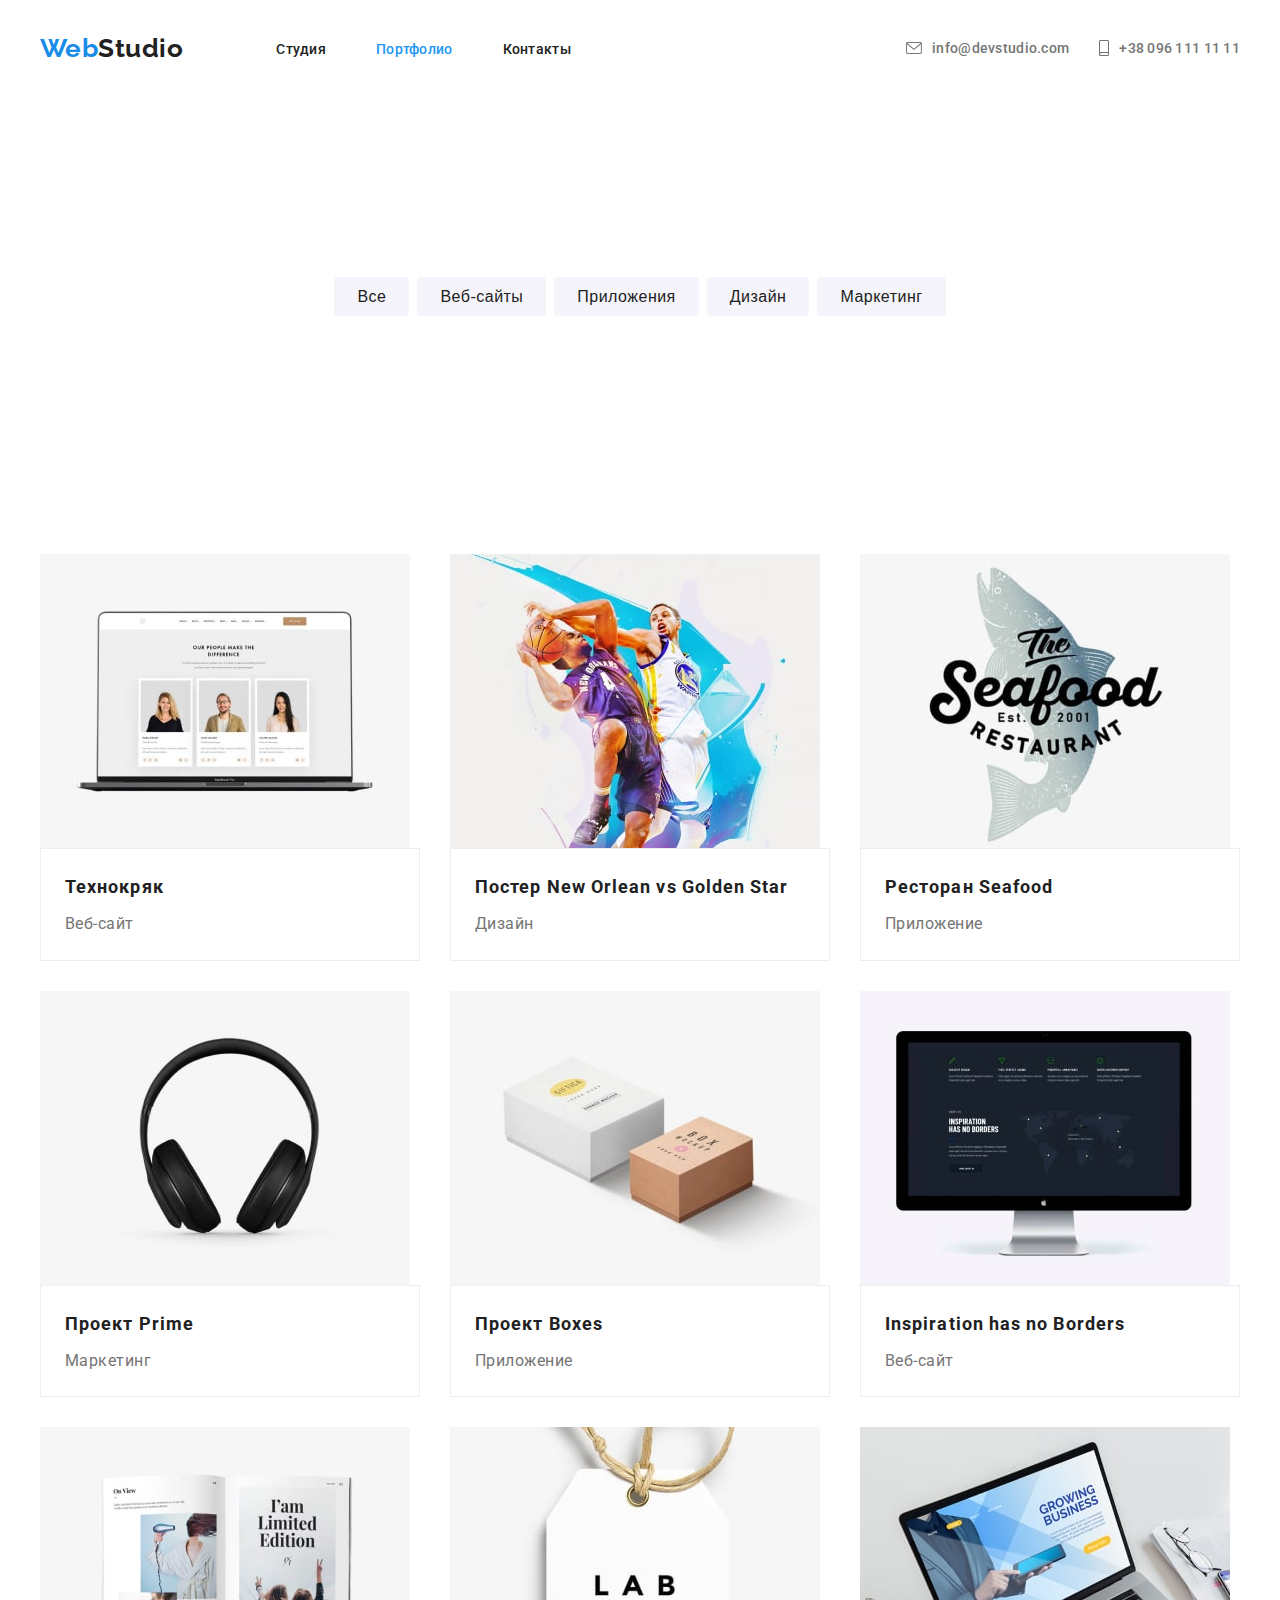
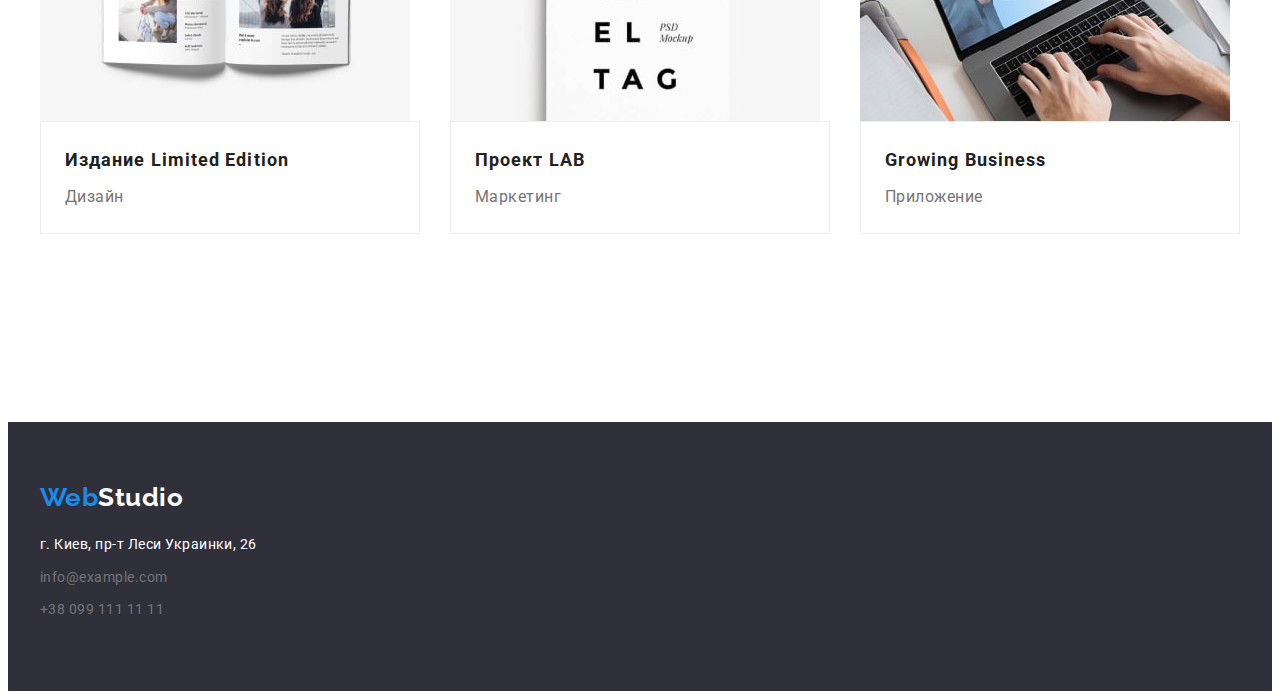
==== portfolio.html @ 515f5574 "vector" ====
<!DOCTYPE html>
<html lang="ru">

<head>
    <meta charset="UTF-8">
    <meta name="viewport" content="width=device-width, initial-scale=1.0">
    <title>Document</title>
    <link
        href="https://fonts.googleapis.com/css2?family=Raleway:wght@700&family=Roboto:wght@400;500;700;900&display=swap"
        rel="stylesheet">
    <link rel="stylesheet" href="https://cdnjs.cloudflare.com/ajax/libs/modern-normalize/1.1.0/modern-normalize.min.css"
        integrity="sha512-wpPYUAdjBVSE4KJnH1VR1HeZfpl1ub8YT/NKx4PuQ5NmX2tKuGu6U/JRp5y+Y8XG2tV+wKQpNHVUX03MfMFn9Q=="
        crossorigin="anonymous" referrerpolicy="no-referrer" />
    <link rel="stylesheet" href="./css/styles.css">
</head>

<body>
    <!--Шапка сайта-->
    <header class="header">
        <div class="header-container container">
            <nav class="navigation">
                <a href="./index.html" lang="en" class="logo">
                    <span class="logoweb">Web</span>Studio
                </a>

                <ul class="site-nav list">
                    <li class="site-nav-item"><a href="./index.html" class="link">Студия</a></li>
                    <li class="site-nav-item"><a href="" class="link current">Портфолио</a></li>
                    <li class="site-nav-item"><a href="" class="link">Контакты</a></li>
                </ul>
            </nav>
            <div class="">
                <ul class="auth-nav list">
                    <li class="auth-nav-item">
                        <a class="nav-contacts link" href="mailto:info@devstudio.com">
                            <svg class="icon-contact" width="16" height="12">
                                <use href="./image/symbol-defs.svg#icon-envelope"></use>
                            </svg>
                            <span>info@devstudio.com</span>
                        </a>
                    </li>
                    <li class="auth-nav-item">
                        <a class="nav-contacts link" href="tel:+380961111111">
                            <svg class="icon-contact" width="10" height="16">
                                <use href="./image/symbol-defs.svg#icon-smartphone"></use>
                            </svg>
                            <span>+38 096 111 11 11</span>
                        </a>
                    </li>
                </ul>
            </div>
        </div>
    </header>
    <!-- Главная страница -->
    <main>
        <!-- Кнопки -->
        <section class="section">
            <div class="container">
                <nav class="navigation-portfolio">
                    <ul class="filter-list list">
                        <li class="item">
                            <button type="button" class="filter-item buttons">Все</button>
                        </li>
                        <li class="item">
                            <button type="button" class="filter-item buttons">Веб-сайты</button>
                        </li>
                        <li class="item">
                            <button type="button" class="filter-item buttons">Приложения</button>
                        </li>
                        <li class="item">
                            <button type="button" class="filter-item buttons">Дизайн</button>
                        </li>
                        <li class="item">
                            <button type="button" class="filter-item buttons">Маркетинг</button>
                        </li>
                    </ul>
                </nav>
            </div>
        </section>
        <!-- Примеры робот -->
        <section class="section">
            <div class="container">
                <!-- <h1>Наши работы</h1> -->
                <ul class="works-list list">
                    <li class="work-items">
                        <img src="./image/portfolio/img-min.jpg" alt="Ноутбук" width="370">
                        <div class="window-item-portfolio">
                            <h2 class="title">Технокряк</h2>
                            <p class="text">Веб-сайт</p>
                        </div>
                    </li>
                    <li class="work-items">
                        <img src="./image/portfolio/img(1)-min.jpg" alt="Баскетболисты" width="370">
                        <div class="window-item-portfolio">
                            <h2 class="title">Постер New Orlean vs Golden Star</h2>
                            <p class="text">Дизайн</p>
                        </div>
                    </li>
                    <li class="work-items">
                        <img src="./image/portfolio/img(2)-min.jpg" alt="Логотип ресторана" width="370">
                        <div class="window-item-portfolio">
                            <h2 class="title">Ресторан Seafood</h2>
                            <p class="text">Приложение</p>
                        </div>
                    </li>
                    <li class="work-items">
                        <img src="./image/portfolio/img(3)-min.jpg" alt="Наушники" width="370">
                        <div class="window-item-portfolio">
                            <h2 class="title">Проект Prime</h2>
                            <p class="text">Маркетинг</p>
                        </div>
                    </li>
                    <li class="work-items">
                        <img src="./image/portfolio/img(4)-min.jpg" alt="Коробки" width="370">
                        <div class="window-item-portfolio">
                            <h2 class="title">Проект Boxes</h2>
                            <p class="text">Приложение</p>
                        </div>
                    </li>
                    <li class="work-items">
                        <img src="./image/portfolio/img(5)-min.jpg" alt="Монитор" width="370">
                        <div class="window-item-portfolio">
                            <h2 class="title">Inspiration has no Borders</h2>
                            <p class="text">Веб-сайт</p>
                        </div>
                    </li>
                    <li class="work-items">
                        <img src="./image/portfolio/img(6)-min.jpg" alt="Журнал" width="370">
                        <div class="window-item-portfolio">
                            <h2 class="title">Издание Limited Edition</h2>
                            <p class="text">Дизайн</p>
                        </div>
                    </li>
                    <li class="work-items">
                        <img src="./image/portfolio/img(7)-min.jpg" alt="Бирка" width="370">
                        <div class="window-item-portfolio">
                            <h2 class="title">Проект LAB</h2>
                            <p class="text">Маркетинг</p>
                        </div>
                    </li>
                    <li class="work-items">
                        <img src="./image/portfolio/img(8)-min.jpg" alt="Работа за ноутбуком" width="370">
                        <div class="window-item-portfolio">
                            <h2 class="title">Growing Business</h2>
                            <p class="text">Приложение</p>
                        </div>
                    </li>
                </ul>
            </div>
        </section>

    </main>


    <!--Подвал сайта-->
    <footer class="footer">
        <div class="footer-container container">
            <a href="./index.html" lang="en" class="logo-footer">
                <span class="logoweb">Web</span>Studio
            </a>

            <ul class="contacts list">
                <li>
                    <a href="https://goo.gl/maps/ciaK2E81q5bPkBA17" target="_blank" rel="noopener noreferrer"
                        class="address">г. Киев, пр-т
                        Леси Украинки, 26</a>
                </li>
                <li><a href="mailto:info@example.com" class="contact">info@example.com</a></li>
                <li><a href="tel:+380991111111" class="contact">+38 099 111 11 11</a></li>
            </ul>
        </div>
    </footer>
</body>
---- css/styles.css ----
:root {
  --primary-text-color: #757575;
  --title-text-color: #212121;
  --accent-color: #2196f3;
  --main-title-color: #ffffff;
  --header-footer-color: #2f303a;
  --secondary-bg-color: #F5F4FA;
  --footer-text-color: color: rgba(255, 255, 255, 0.6);
  --secondary-bg-button-color: #188ce8;
}

body {
  background-color: white;
  color: var(--primary-text-color);

  font-family: Roboto, sans-serif;
  letter-spacing: 0.03em;
}

h1,
h2,
h3,
h4,
h5,
h6,
p {
  margin-top: 0;
  margin-bottom: 0;
}

ul,li,
ol {
  margin-top: 0;
  margin-bottom: 0;
  padding-left: 0;
}

img {
  display: block;
}

address {
  font-style: normal;
}

.logo {
  color: var(--title-text-color);
  font-family: Raleway, sans-serif;
  font-weight: bold;
  font-size: 26px;
  line-height: 1.2;
  text-decoration: none;
}

.logoweb {
  color: var(--secondary-bg-button-color);
}

.list {
  list-style: none;
}

.container {
  width: 1200px;
  padding-left: 15px;
  padding-right: 15px;
  margin-left: auto;
  margin-right: auto;
}

.section {
  padding-top: 94px;
  padding-bottom: 94px;
}
/* Цвет основного текста #212121 */
/* Цвет вторичного текста #757575 */
/* Цвет белый #FFFFFF */
/* Цвет акцента #2196F3 */
/* Вторичный цвет фона #F5F4FA */
/* Цвет шапки и футера #2F303A */
/* Вторичный цвет фона кнопки #2196F3 */

/* Site now */
/* .header {
  padding-bottom: 24px;
  padding-top: 24px;
} */

.border-header {
  border-bottom: 1px solid #ECECEC;
}

.header-container {
  display: flex;
  align-items: center;
  justify-content: space-between;
}

.navigation {
  display: flex;
  align-items: center;
}

.site-nav {
  display: flex;
  align-items: center;
}

.logo {
  margin-right: 93px;
}

.site-nav-item:not(:last-child) {
  margin-right: 50px;
}

.auth-nav {
  display: flex;
  align-items: center;
  /* margin-left: auto; */
}

.auth-nav-item:not(:last-child) {
  margin-right: 30px;
}

.nav-contacts {
  display: flex;
  align-items: center;
}

.icon-contact {
  margin-right: 10px;
  fill: currentColor;
}



/* .mail::before {
  content: "";
  width: 16px;
  height: 12px;
  margin-right: 10px;
  background-image: url(../image/line/envelope.svg);
  background-size: contain;
  background-repeat: no-repeat;
} */



/* .tel::before {
  content: "";
  width: 10px;
  height: 16px;
  margin-right: 10px;
  background-image: url(../image/line/smartphone.svg);
  background-size: contain;
  background-repeat: no-repeat;
} */

.site-nav .link {
  padding-top: 32px;
  padding-bottom: 32px;
  color: var(--title-text-color);
  font-weight: 500;
  font-size: 14px;
  line-height: 1.2;
  text-decoration: none;
  letter-spacing: 0.02em;
}

.site-nav .link:hover,
.site-nav .link:focus,
.auth-nav .link:hover,
.auth-nav .link:focus {
  color: var(--accent-color);
  fill: var(--accent-color);
}

.site-nav .link.current {
  color: var(--accent-color);
}

.auth-nav .link {
  padding-top: 32px;
  padding-bottom: 32px;
  color: var(--primary-text-color);
  font-weight: 500;
  font-size: 14px;
  line-height: 1.2;
  text-decoration: none;
  letter-spacing: 0.02em;
}

/* .auth-nav .link:hover,
.auth-nav .link:focus {
  color: var(--accent-color);
} */

/* Hero */

.hero {
  max-width: 1600px;
  height: 600px;
  margin-left: auto;
  margin-right: auto;
  border: 1px solid #000000;
  box-shadow: 0px 4px 4px rgba(0, 0, 0, 0.25);
  background-image: linear-gradient(
    to right, 
    rgba(47, 48, 58, 0.4),
    rgba(47, 48, 58, 0.4)
    ), url(../image/icon/Img.jpg);
    background-repeat: no-repeat;
    background-position: center;
    background-size: cover;
}

.hero-title {
  padding-bottom: 30px;
  color: var(--main-title-color);
  font-weight: 900;
  font-size: 44px;
  line-height: 1.36;
  text-align: center;
  letter-spacing: 0.06em;
  text-transform: uppercase;
}
.hero-section {
  padding: 200px 0;
  text-align: center;
  /* display: flex;
  flex-direction: column;
  align-items: center; */
}

/* Section */

.section-title {
  color: var(--title-text-color);
  font-weight: 700;
  font-size: 36px;
  line-height: 1.2;
  text-align: center;
}

/* Features */

.privilege-sectinon {
  /* padding-top: 94px;
  padding-bottom: 94px; */
}

.feature-block {
  display: flex;
  align-items: center;
  max-width: 270px;
  height: 120px;
  margin-bottom: 30px;
  background: var(--secondary-bg-color);
  border-radius: 4px;
}

.feature-list {
  display: flex;
  justify-content: space-between;
  flex-wrap: wrap;
  margin-left: -30px;
  margin-top: -30px;
}

.feature-list-item {
  /* display: flex;
  flex-wrap: wrap;
  align-items: center; */
  width: 270px;
  /* padding-right: 30px; */
  flex-basis: calc((100% - 120px) / 4);
  margin-left: 30px;
  margin-top: 30px;
}

.feature-list .title {
  color: var(--title-text-color);
  font-weight: 700;
  font-size: 14px;
  line-height: 1.14;
  text-transform: uppercase;
}

.feature-list .text {
  display: flex;
  min-width: 270px;
  padding-top: 10px;
  font-weight: 400;
  font-size: 14px;
  line-height: 1.7;
}
/* Чем мы занимаемся */
.classes-section {
  padding-bottom: 94px;
}

.classes-section .title {
  margin-bottom: 50px;
}

.classes-list {
  display: flex;
  flex-wrap: wrap;
  margin-left: -30px;
  margin-top: -30px;
}

.classes-item {
  flex-basis: calc((100% - 90px) / 3);
  margin-left: 30px;
  margin-top: 30px;
}

/* Team */

.ourteam-section {
  /* padding-top: 94px;
  padding-bottom: 94px; */
  background-color: var(--secondary-bg-color);
}

.section-title {
  margin-bottom: 50px;
}

.team-list {
  display: flex;
  flex-wrap: wrap;
  margin-left: -30px;
  margin-top: -30px;
}

.team-item {
  margin-left: 30px;
  margin-top: 30px;
  flex-basis: calc((100% - 120px) / 4);
  border-radius: 0px 0px 4px 4px;
  box-shadow: 0px 1px 3px rgba(0, 0, 0, 0.12), 0px 1px 1px rgba(0, 0, 0, 0.14), 0px 2px 1px rgba(0, 0, 0, 0.2);
  /* box-sizing: border-box;
  border-radius: 0px 4px ; */
}

.window-item {
  padding: 30px 32px;
  /* text-align: center; */
  /* border: 1px solid transparent; */
  border-radius: 0px 0px 4px 4px;
  background-color: var(--main-title-color);
}

.team-item .title {
  padding-bottom: 10px;
  color: var(--title-text-color);
  font-weight: 500;
  text-align: center;
  font-size: 16px;
  line-height: 1.36;
}

.team-item .text {
  padding-bottom: 30px;
  font-weight: 400;
  font-size: 16px;
  line-height: 1.2;
  text-align: center;
}

.social-team-list {
  display: flex;
  justify-content: space-between;
}

.social-team-link {
  display: flex;
  align-items: center;
  justify-content: center;
  width: 44px;
  height: 44px;
  border-radius: 50%;
}

.social-team-link:hover,
.social-team-link:focus {
  background-color: var(--accent-color);
}

.social-team-link:hover .social-list-icon,
.social-team-link:focus .social-list-icon {
  fill: var(--main-title-color);
}

.social-list-icon {
  fill: #AFB1B8;
}

/* =============Клиенты========== */

.clients-list {
  display: flex;
  flex-wrap: wrap;
  margin-right: -30px;
  margin-top: -30px;
}

.clients-list-item {
  margin-right: 30px;
  margin-top: 30px;
  flex-basis: calc((100% - 180px) / 6);
}

.clients-link {
  display: flex;
  justify-content: center;
  align-items: center;
  height: 92px;
  border: 1px solid #afb1b8;
  border-radius: 4px;
  /* filter: drop-shadow(0px 4px 4px rgba(0, 0, 0, 0.25)); */
}

.clients-link:hover,
.clients-link:focus {
  border: 1px solid var(--accent-color);
}

.clients-link:hover .icon-clients,
.clients-link:focus .icon-clients {
  fill: var(--accent-color);
  filter: drop-shadow(0px 4px 4px rgba(0, 0, 0, 0.25));
}

.icon-clients {
  fill:#AFB1B8;
}


/* Button */

.mainbt {
  display: inline-block;
  min-width: 200px;
  padding: 10px 32px;
  cursor: pointer;
  border-radius: 4px;
  font-family: inherit;
  font-weight: 700;
  font-size: 16px;
  line-height: 1.8;
  letter-spacing: 0.06em;
  background-color: var(--accent-color);
  color: var(--main-title-color);
}

.mainbt:hover, .mainbt:focus {
  background-color: var(--secondary-bg-button-color);
} 


/* Footer */
.footer {
  background-color: var(--header-footer-color);
}

.footer-container {
  padding-top: 60px;
  padding-bottom: 60px;
}

.contacts {
  margin-top: 20px;
}
.contacts .address {
  display: flex;
  padding-bottom: 9px;
  color: var(--main-title-color);
  font-size: 14px;
  line-height: 1.7;
  text-decoration: none;
}

.contacts .contact {
  display: flex;
  padding-bottom: 9px;
  color: var(--footer-text-color);
  font-size: 14px;
  line-height: 1.7;
  text-decoration: none;
}




/* Porfolio */

.navigation-portfolio {
  /* border-bottom: 1px solid #ECECEC; */
}

.filter-list {
  display: flex;
  align-items: center;
  justify-content: center;
  margin-top: 94px;
  margin-bottom: 50px;
}

.filter-list .item:not(:last-child) {
  margin-right: 8px;
}

.filter-item {
  padding: 6px 22px;
  border: 1px solid transparent;
  border-radius: 4px;
}

/* =======Примеры робот======== */

.works-list {
  display: flex;
  flex-wrap: wrap;
  margin-left: -30px;
  margin-top: -30px;
  margin-bottom: 94px;
}

.work-items {
  flex-basis: calc((100% - 90px) / 3);
  margin-left: 30px;
  margin-top: 30px;
  box-sizing: border-box;
  /* box-sizing: border-box;
  border-radius: 0px 4px ; */
}

.work-items:hover,
.work-items:focus {
   box-shadow: 0px 1px 1px rgba(0, 0, 0, 0.12), 0px 4px 4px rgba(0, 0, 0, 0.06), 1px 4px 6px rgba(0, 0, 0, 0.16);
}

.window-item-portfolio {
  padding: 20px 24px;
  border: 1px solid #EEEEEE;
}

.window-item-portfolio .title {
  margin-bottom: 4px;
}

.filter-list .buttons {
  background-color: var(--secondary-bg-color);
  color: var(--title-text-color);
  font-weight: 500;
  font-size: 16px;
  line-height: 1.6;
  letter-spacing: 0.03em;
}
.filter-list .buttons:hover,
.filter-list .buttons:focus {
  background-color: var(--accent-color);
  color: var(--main-title-color);
}
.works-list .title {
  color: var(--title-text-color);
  font-weight: 700;
  font-size: 18px;
  line-height: 2;
  letter-spacing: 0.06em;
}

.works-list .text {
  font-weight: 400;
  font-size: 16px;
  line-height: 1.9;
}

.logo-footer {
  color: var(--main-title-color);
  font-family: Raleway, sans-serif;
  font-weight: bold;
  font-size: 26px;
  line-height: 1.2;
  text-decoration: none;
}
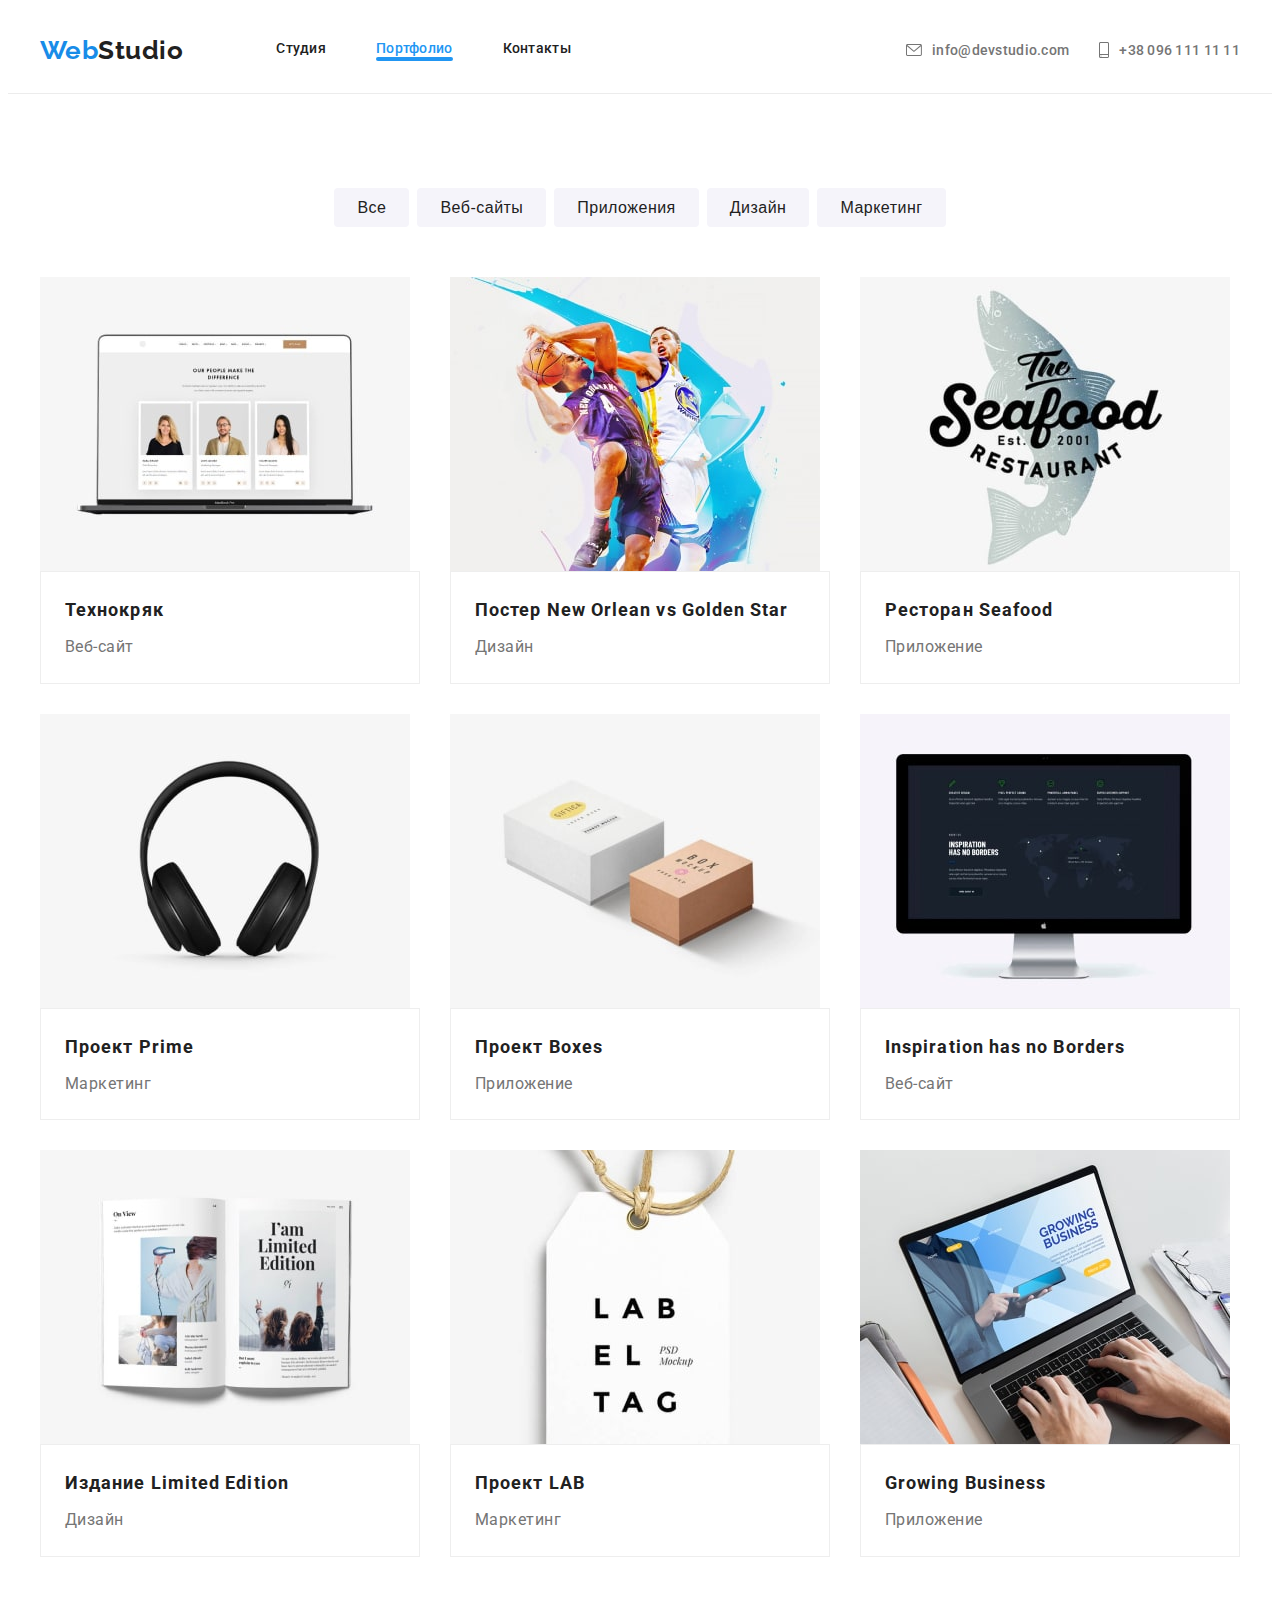
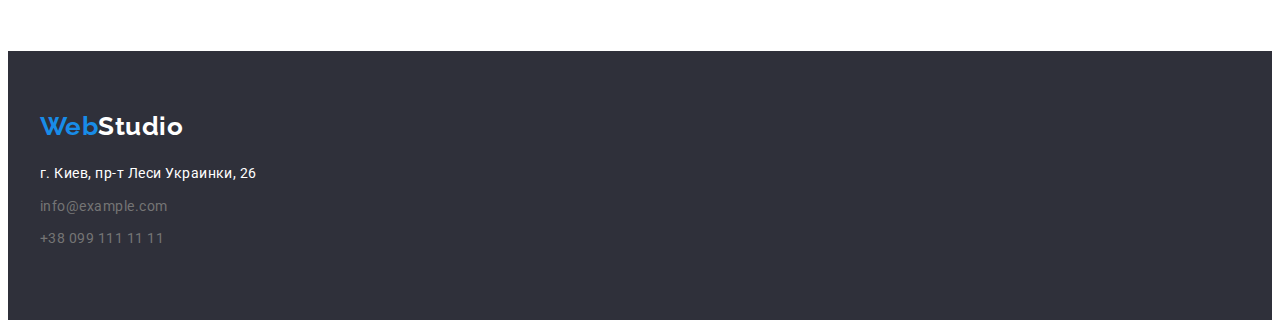
==== commit ae15e8e3: "after" ====
--- a/portfolio.html
+++ b/portfolio.html
@@ -16,7 +16,7 @@
 
 <body>
     <!--Шапка сайта-->
-    <header class="header">
+    <header class="navigation-portfolio header">
         <div class="header-container container">
             <nav class="navigation">
                 <a href="./index.html" lang="en" class="logo">
@@ -54,9 +54,9 @@
     <!-- Главная страница -->
     <main>
         <!-- Кнопки -->
-        <section class="section">
-            <div class="container">
-                <nav class="navigation-portfolio">
+        <section class="sections">
+            <div class="containers">
+                <nav class="portfolio">
                     <ul class="filter-list list">
                         <li class="item">
                             <button type="button" class="filter-item buttons">Все</button>
@@ -78,7 +78,7 @@
             </div>
         </section>
         <!-- Примеры робот -->
-        <section class="section">
+        <section class="sections">
             <div class="container">
                 <!-- <h1>Наши работы</h1> -->
                 <ul class="works-list list">
--- a/css/styles.css
+++ b/css/styles.css
@@ -159,6 +159,7 @@
 } */
 
 .site-nav .link {
+  display: block;
   padding-top: 32px;
   padding-bottom: 32px;
   color: var(--title-text-color);
@@ -169,6 +170,19 @@
   letter-spacing: 0.02em;
 }
 
+.site-nav .link::after {
+  display: block;
+  content: "";
+  width: auto;
+  height: 4px;
+  border-radius: 2px;
+  
+}
+
+.site-nav .link:hover::after {
+  background-color: var(--accent-color);
+}
+
 .site-nav .link:hover,
 .site-nav .link:focus,
 .auth-nav .link:hover,
@@ -181,7 +195,12 @@
   color: var(--accent-color);
 }
 
+.site-nav-item .current::after {
+  background-color: var(--accent-color);
+}
+
 .auth-nav .link {
+  /* display: block; */
   padding-top: 32px;
   padding-bottom: 32px;
   color: var(--primary-text-color);
@@ -494,33 +513,6 @@
   text-decoration: none;
 }
 
-
-
-
-/* Porfolio */
-
-.navigation-portfolio {
-  /* border-bottom: 1px solid #ECECEC; */
-}
-
-.filter-list {
-  display: flex;
-  align-items: center;
-  justify-content: center;
-  margin-top: 94px;
-  margin-bottom: 50px;
-}
-
-.filter-list .item:not(:last-child) {
-  margin-right: 8px;
-}
-
-.filter-item {
-  padding: 6px 22px;
-  border: 1px solid transparent;
-  border-radius: 4px;
-}
-
 /* =======Примеры робот======== */
 
 .works-list {
@@ -545,6 +537,32 @@
    box-shadow: 0px 1px 1px rgba(0, 0, 0, 0.12), 0px 4px 4px rgba(0, 0, 0, 0.06), 1px 4px 6px rgba(0, 0, 0, 0.16);
 }
 
+
+
+/* Porfolio */
+
+.navigation-portfolio {
+  border-bottom: 1px solid #ECECEC;
+}
+
+.filter-list {
+  display: flex;
+  align-items: center;
+  justify-content: center;
+  margin-top: 94px;
+  margin-bottom: 50px;
+}
+
+.filter-list .item:not(:last-child) {
+  margin-right: 8px;
+}
+
+.filter-item {
+  padding: 6px 22px;
+  border: 1px solid transparent;
+  border-radius: 4px;
+}
+
 .window-item-portfolio {
   padding: 20px 24px;
   border: 1px solid #EEEEEE;
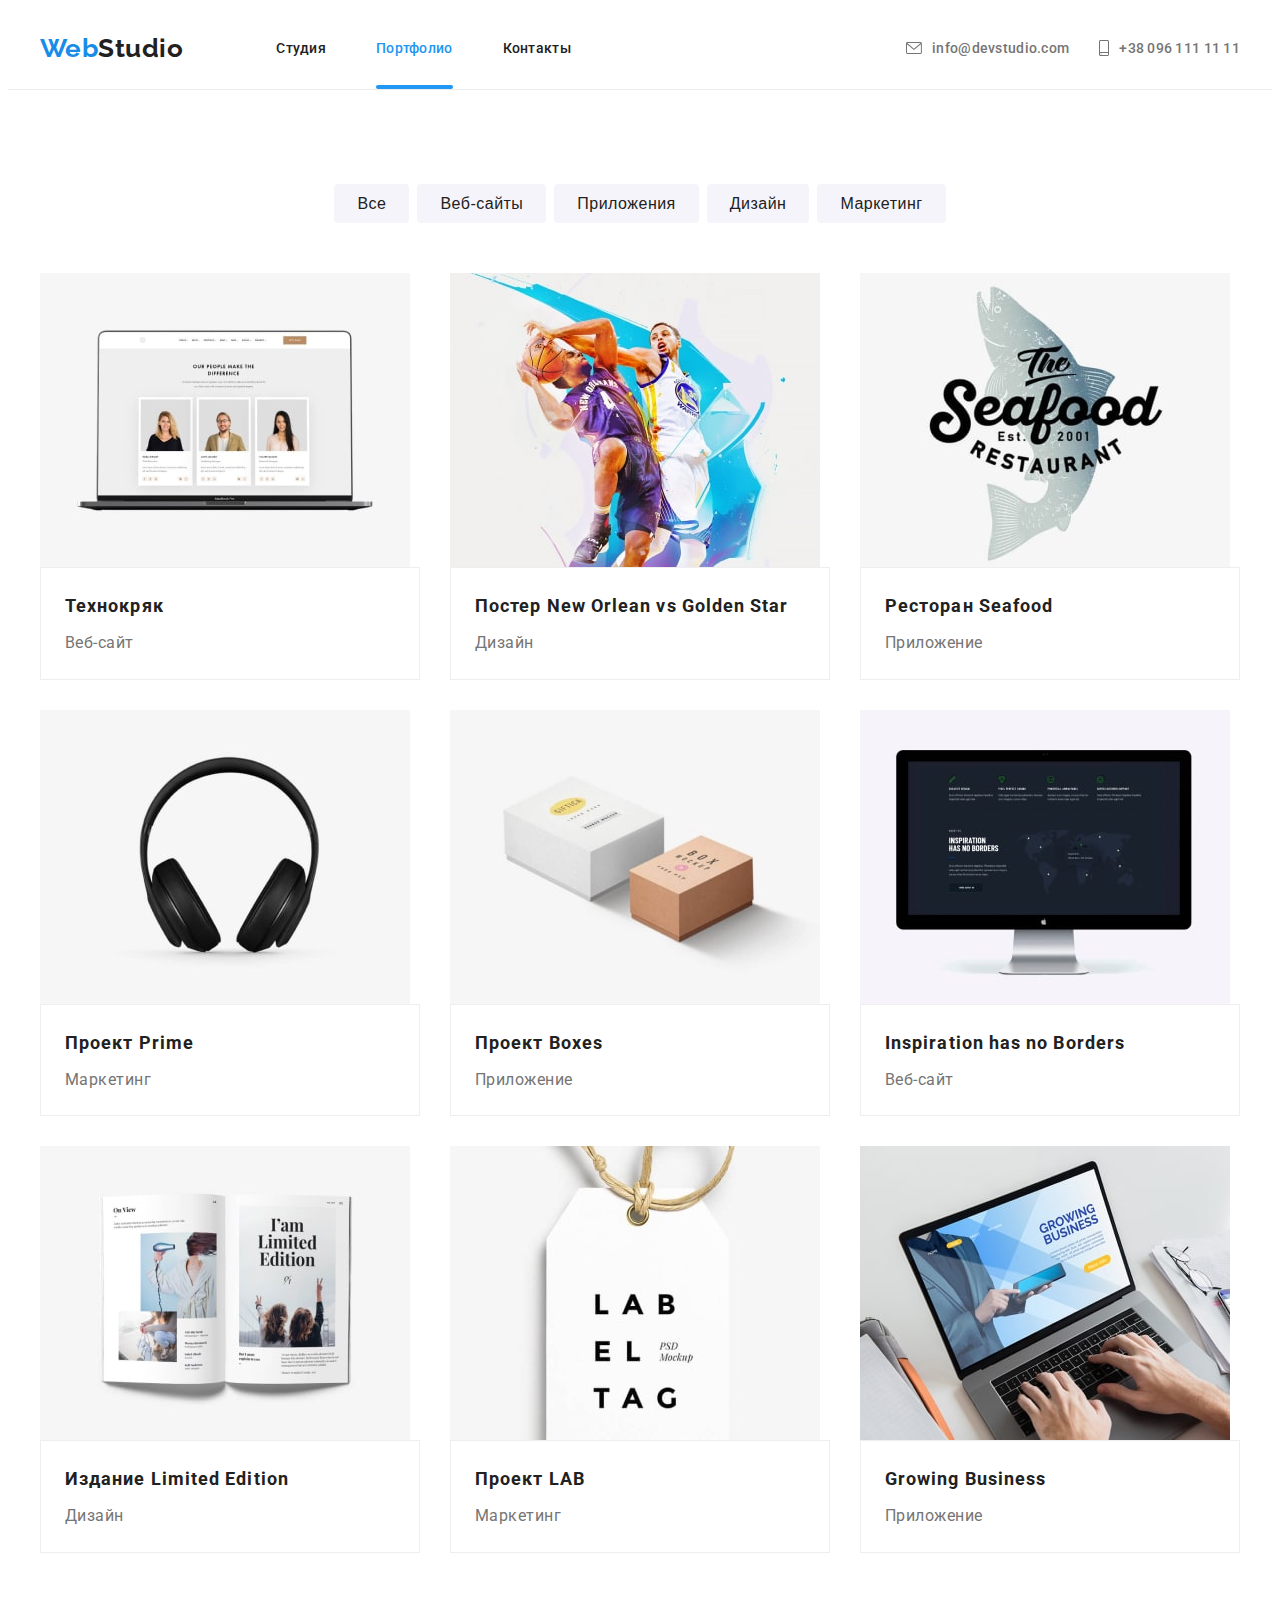
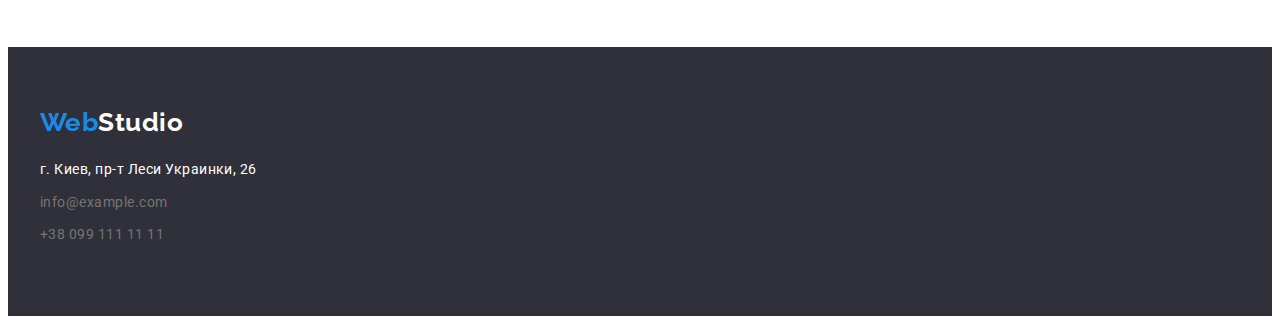
==== commit 3d227405: "position2" ====
--- a/portfolio.html
+++ b/portfolio.html
@@ -88,6 +88,11 @@
                             <h2 class="title">Технокряк</h2>
                             <p class="text">Веб-сайт</p>
                         </div>
+                        <div class="modal-icon">
+                            <p class="modal-text">Технокряк это современная площадка распространения коронавируса.
+                                Компании используют эту
+                                платформу для цифрового шпионажа и атак на защищённые сервера конкурентов.</p>
+                        </div>
                     </li>
                     <li class="work-items">
                         <img src="./image/portfolio/img(1)-min.jpg" alt="Баскетболисты" width="370">
--- a/css/styles.css
+++ b/css/styles.css
@@ -111,6 +111,7 @@
 }
 
 .site-nav-item:not(:last-child) {
+  position: relative;
   margin-right: 50px;
 }
 
@@ -168,20 +169,13 @@
   line-height: 1.2;
   text-decoration: none;
   letter-spacing: 0.02em;
-}
-
-.site-nav .link::after {
-  display: block;
-  content: "";
-  width: auto;
-  height: 4px;
-  border-radius: 2px;
-  
-}
-
-.site-nav .link:hover::after {
+  transition: color 250ms cubic-bezier(0.4, 0, 0.2, 1);
+}
+
+
+/* .site-nav .link:hover::after {
   background-color: var(--accent-color);
-}
+} */
 
 .site-nav .link:hover,
 .site-nav .link:focus,
@@ -196,6 +190,13 @@
 }
 
 .site-nav-item .current::after {
+  position: absolute;
+  bottom: 0;
+  display: block;
+  content: "";
+  width: 100%;
+  height: 4px;
+  border-radius: 2px;
   background-color: var(--accent-color);
 }
 
@@ -209,6 +210,8 @@
   line-height: 1.2;
   text-decoration: none;
   letter-spacing: 0.02em;
+  transition: color 250ms cubic-bezier(0.4, 0, 0.2, 1);
+  
 }
 
 /* .auth-nav .link:hover,
@@ -332,9 +335,30 @@
 }
 
 .classes-item {
+  position: relative;
   flex-basis: calc((100% - 90px) / 3);
   margin-left: 30px;
   margin-top: 30px;
+}
+
+.classes-text{
+  position: absolute;
+  width: 100%;
+  height: 70px;
+  bottom: 0;
+  left: 0;
+  background: rgba(47, 48, 58, 0.8);
+}
+
+.classes-text .description {
+  padding: 27px;
+  font-weight: 700;
+  font-size: 14px;
+  line-height: 1.17;
+  text-align: center;
+  text-transform: uppercase;
+
+  color: var(--main-title-color);
 }
 
 /* Team */
@@ -475,7 +499,10 @@
   letter-spacing: 0.06em;
   background-color: var(--accent-color);
   color: var(--main-title-color);
-}
+
+  transition: background-color 250ms cubic-bezier(0.4, 0, 0.2, 1);
+}
+
 
 .mainbt:hover, .mainbt:focus {
   background-color: var(--secondary-bg-button-color);
@@ -513,33 +540,8 @@
   text-decoration: none;
 }
 
-/* =======Примеры робот======== */
-
-.works-list {
-  display: flex;
-  flex-wrap: wrap;
-  margin-left: -30px;
-  margin-top: -30px;
-  margin-bottom: 94px;
-}
-
-.work-items {
-  flex-basis: calc((100% - 90px) / 3);
-  margin-left: 30px;
-  margin-top: 30px;
-  box-sizing: border-box;
-  /* box-sizing: border-box;
-  border-radius: 0px 4px ; */
-}
-
-.work-items:hover,
-.work-items:focus {
-   box-shadow: 0px 1px 1px rgba(0, 0, 0, 0.12), 0px 4px 4px rgba(0, 0, 0, 0.06), 1px 4px 6px rgba(0, 0, 0, 0.16);
-}
-
-
-
-/* Porfolio */
+
+/*========== Porfolio ============*/
 
 .navigation-portfolio {
   border-bottom: 1px solid #ECECEC;
@@ -579,11 +581,16 @@
   font-size: 16px;
   line-height: 1.6;
   letter-spacing: 0.03em;
+
+  transition: color 250ms cubic-bezier(0.4, 0, 0.2, 1),
+  backgound-color 250ms cubic-bezier(0.4, 0, 0.2, 1),
+  box-shadow 250ms cubic-bezier(0.4, 0, 0.2, 1);
 }
 .filter-list .buttons:hover,
 .filter-list .buttons:focus {
   background-color: var(--accent-color);
   color: var(--main-title-color);
+  box-shadow: 0px 3px 1px rgba(0, 0, 0, 0.1), 0px 1px 2px rgba(0, 0, 0, 0.08), 0px 2px 2px rgba(0, 0, 0, 0.12);
 }
 .works-list .title {
   color: var(--title-text-color);
@@ -598,6 +605,62 @@
   font-size: 16px;
   line-height: 1.9;
 }
+
+/* ======= Примеры робот Porfolio ======== */
+
+.works-list {
+  display: flex;
+  flex-wrap: wrap;
+  margin-left: -30px;
+  margin-top: -30px;
+  margin-bottom: 94px;
+}
+
+.work-items {
+  position: relative;
+  flex-basis: calc((100% - 90px) / 3);
+  margin-left: 30px;
+  margin-top: 30px;
+  box-sizing: border-box;
+  transition: box-shadow 250ms cubic-bezier(0.4, 0, 0.2, 1);
+  /* box-sizing: border-box;
+  border-radius: 0px 4px ; */
+}
+
+.work-items:hover,
+.work-items:focus {
+  box-shadow: 0px 1px 1px rgba(0, 0, 0, 0.12), 0px 4px 4px rgba(0, 0, 0, 0.06), 1px 4px 6px rgba(0, 0, 0, 0.16);
+}
+
+.work-items:hover .modal-icon,
+.work-items:focus .modal-icon {
+  left: 0;
+  top: 0;
+
+  width: 100%;
+  height: 294px;
+
+  background-color: rgba(33, 150, 243, 0.9);
+  transition: background-color 250ms cubic-bezier(0.4, 0, 0.2, 1);
+  /* display: block; */
+}
+
+.modal-icon {
+  position: absolute;
+  /* display: none; */
+}
+
+.modal-text {
+  padding: 63px 24px;
+  font-weight: 400;
+  font-size: 18px;
+  line-height: 1.56;
+  letter-spacing: 0.03em;
+  color: var(--main-title-color);
+}
+
+
+/* ======= Footer ======== */
 
 .logo-footer {
   color: var(--main-title-color);
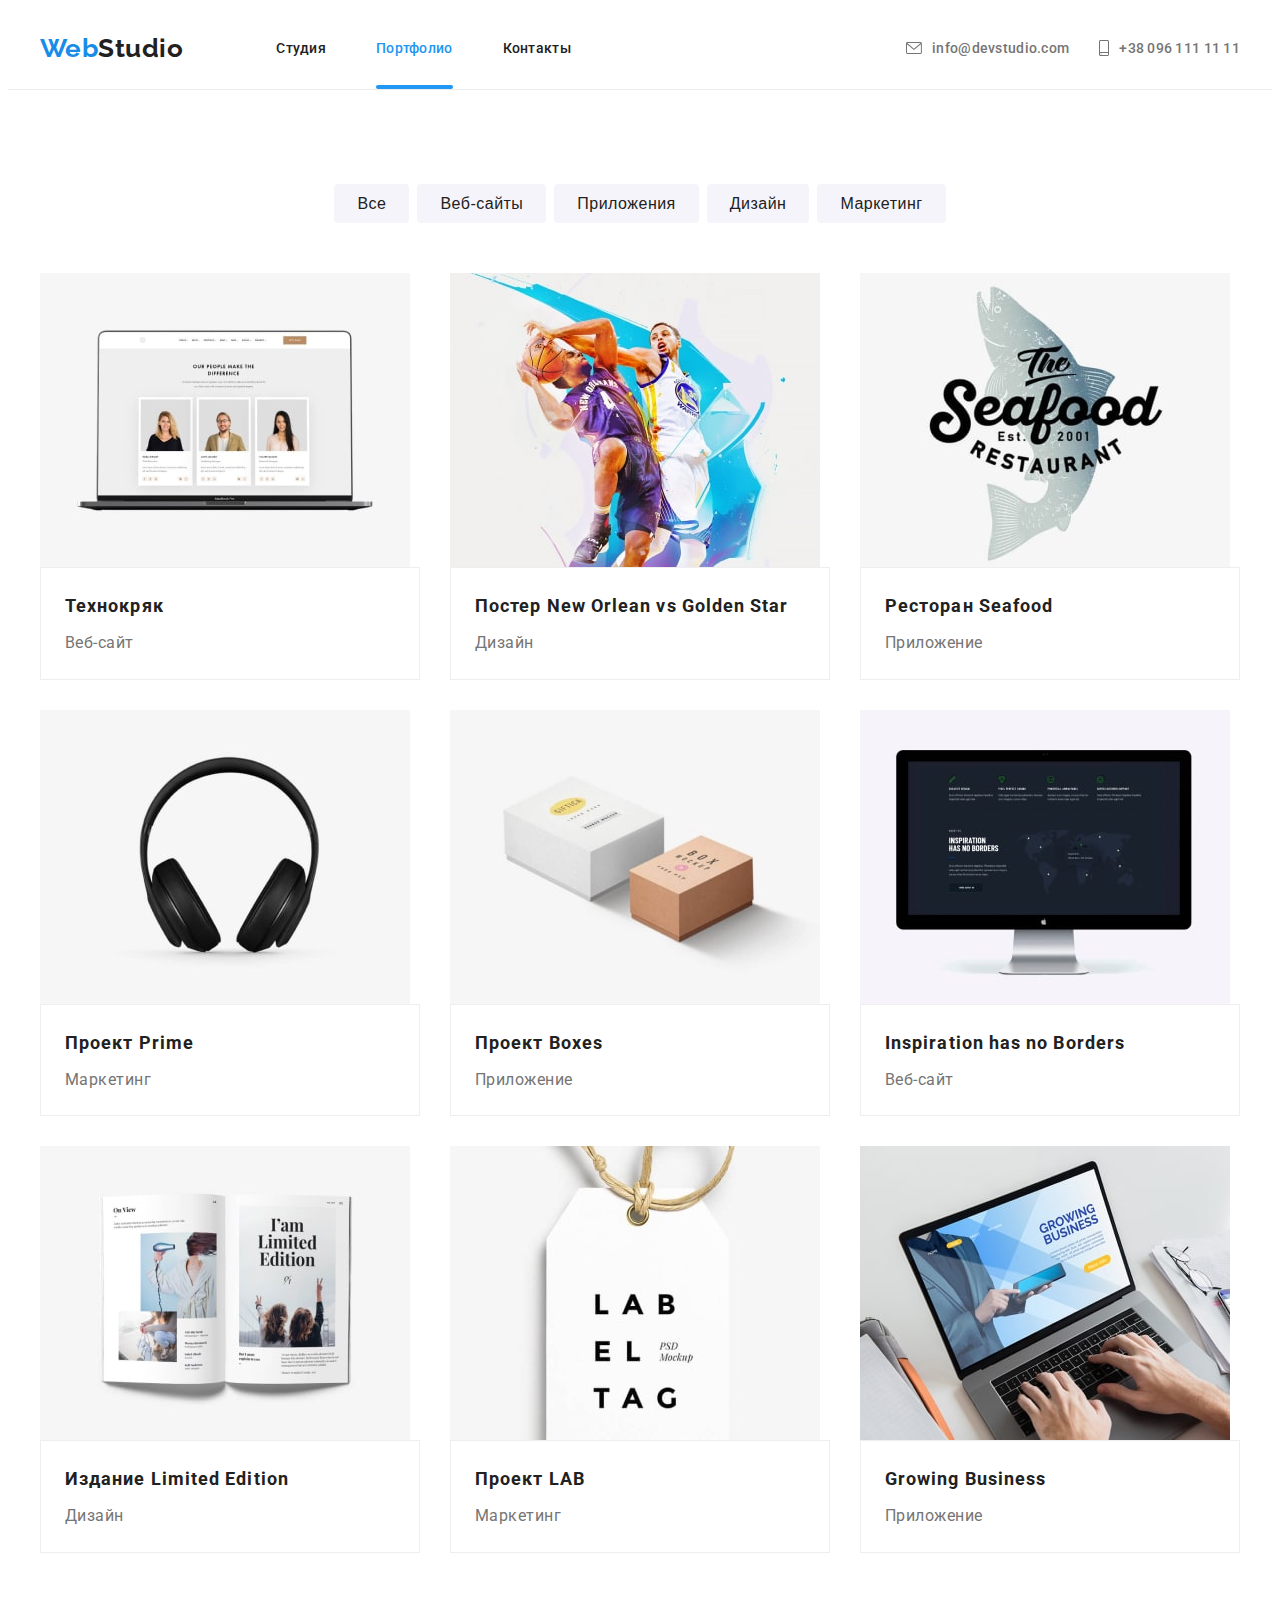
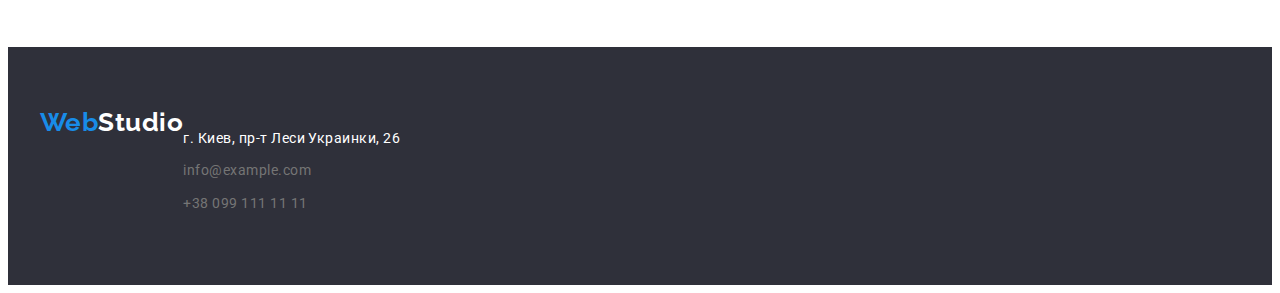
==== commit b2610089: "icon" ====
--- a/portfolio.html
+++ b/portfolio.html
@@ -83,16 +83,19 @@
                 <!-- <h1>Наши работы</h1> -->
                 <ul class="works-list list">
                     <li class="work-items">
-                        <img src="./image/portfolio/img-min.jpg" alt="Ноутбук" width="370">
-                        <div class="window-item-portfolio">
-                            <h2 class="title">Технокряк</h2>
-                            <p class="text">Веб-сайт</p>
-                        </div>
-                        <div class="modal-icon">
-                            <p class="modal-text">Технокряк это современная площадка распространения коронавируса.
-                                Компании используют эту
-                                платформу для цифрового шпионажа и атак на защищённые сервера конкурентов.</p>
-                        </div>
+                        <a href="#" class="work-items-wrapper link">
+                            <div class="window-item-overlay">
+                                <img src="./image/portfolio/img-min.jpg" alt="Ноутбук" width="370">
+                                <p class="modal-text">Технокряк это современная площадка распространения коронавируса.
+                                    Компании используют эту
+                                    платформу для цифрового шпионажа и атак на защищённые сервера конкурентов.
+                                </p>
+                            </div>
+                            <div class="window-item-portfolio">
+                                <h2 class="title">Технокряк</h2>
+                                <p class="text">Веб-сайт</p>
+                            </div>
+                        </a>
                     </li>
                     <li class="work-items">
                         <img src="./image/portfolio/img(1)-min.jpg" alt="Баскетболисты" width="370">
--- a/css/styles.css
+++ b/css/styles.css
@@ -58,6 +58,10 @@
 
 .list {
   list-style: none;
+}
+
+.link {
+  text-decoration: none;
 }
 
 .container {
@@ -268,11 +272,6 @@
 
 /* Features */
 
-.privilege-sectinon {
-  /* padding-top: 94px;
-  padding-bottom: 94px; */
-}
-
 .feature-block {
   display: flex;
   align-items: center;
@@ -604,6 +603,7 @@
   font-weight: 400;
   font-size: 16px;
   line-height: 1.9;
+  color: var(--primary-text-color);
 }
 
 /* ======= Примеры робот Porfolio ======== */
@@ -617,7 +617,6 @@
 }
 
 .work-items {
-  position: relative;
   flex-basis: calc((100% - 90px) / 3);
   margin-left: 30px;
   margin-top: 30px;
@@ -632,35 +631,76 @@
   box-shadow: 0px 1px 1px rgba(0, 0, 0, 0.12), 0px 4px 4px rgba(0, 0, 0, 0.06), 1px 4px 6px rgba(0, 0, 0, 0.16);
 }
 
-.work-items:hover .modal-icon,
-.work-items:focus .modal-icon {
+.work-items-wrapper:hover .modal-text,
+.work-items-wrapper:focus .modal-text {
+  transform: translateY(0%);
+}
+
+.window-item-overlay {
+  position: relative;
+  overflow: hidden;
+}
+
+.modal-text {
+  position: absolute;
   left: 0;
   top: 0;
 
+  padding: 63px 24px;
   width: 100%;
-  height: 294px;
-
-  background-color: rgba(33, 150, 243, 0.9);
-  transition: background-color 250ms cubic-bezier(0.4, 0, 0.2, 1);
-  /* display: block; */
-}
-
-.modal-icon {
-  position: absolute;
-  /* display: none; */
-}
-
-.modal-text {
-  padding: 63px 24px;
+  height: 100%;
+
   font-weight: 400;
   font-size: 18px;
   line-height: 1.56;
   letter-spacing: 0.03em;
+  background-color: rgba(33, 150, 243, 0.9);
   color: var(--main-title-color);
+  overflow: auto;
+  transform: translateY(100%);
+  transition: transform 250ms linear;
 }
 
 
 /* ======= Footer ======== */
+
+.footer-container {
+  display: flex;
+}
+
+.social-block {
+  width: 206px;
+  margin-left: 70px;
+}
+
+.social-title {
+  margin-top: 10px;
+  margin-bottom: 20px;
+  font-weight: 700;
+  font-size: 14px;
+  line-height: 1.14;
+  letter-spacing: 0.03em;
+  text-transform: uppercase;
+  color: var(--main-title-color);
+}
+
+.list-dark {
+  background-color: rgba(255, 255, 255, 0.1);
+}
+
+.social-team-link:hover,
+.social-team-link:focus {
+  background-color: var(--accent-color);
+}
+
+.social-team-link:hover .icon-dark,
+.social-team-link:focus .icon-dark {
+  fill: var(--main-title-color);
+}
+
+.icon-dark{
+  fill: var(--main-title-color);
+}
 
 .logo-footer {
   color: var(--main-title-color);
@@ -671,3 +711,47 @@
   text-decoration: none;
 }
 
+
+/* ====== Модальное окно======== */
+
+.backdrop {
+  position: fixed;
+  top: 0;
+  left: 0;
+  width: 100%;
+  height: 100%;
+  background-color: rgba(0, 0, 0, 0.2);
+  transition: opacity 250ms cubic-bezier(0.4, 0, 0.2, 1), visibility 250ms cubic-bezier(0.4, 0, 0.2, 1);
+}
+
+.backdrop.is-hidden {
+  opacity: 0;
+  visibility: hidden;
+  pointer-events: none;
+}
+
+.modal {
+  position: absolute;
+  top: 50%;
+  left: 50%;
+  transform: translate(-50%, -50%);
+  width: 528px;
+  height: 580px;
+  background-color: rgba(255, 255, 255);
+}
+
+.modal-close-btn {
+  position: absolute;
+  top: 8px;
+  right: 8px;
+  display: flex;
+  justify-content: center;
+  align-items: center;
+  width: 30px;
+  height: 30px;
+  border-radius: 50%;
+  border: 1px solid rgba(0, 0, 0, 0.1);
+  background-color: transparent;
+  padding: 0;
+  cursor: pointer;
+}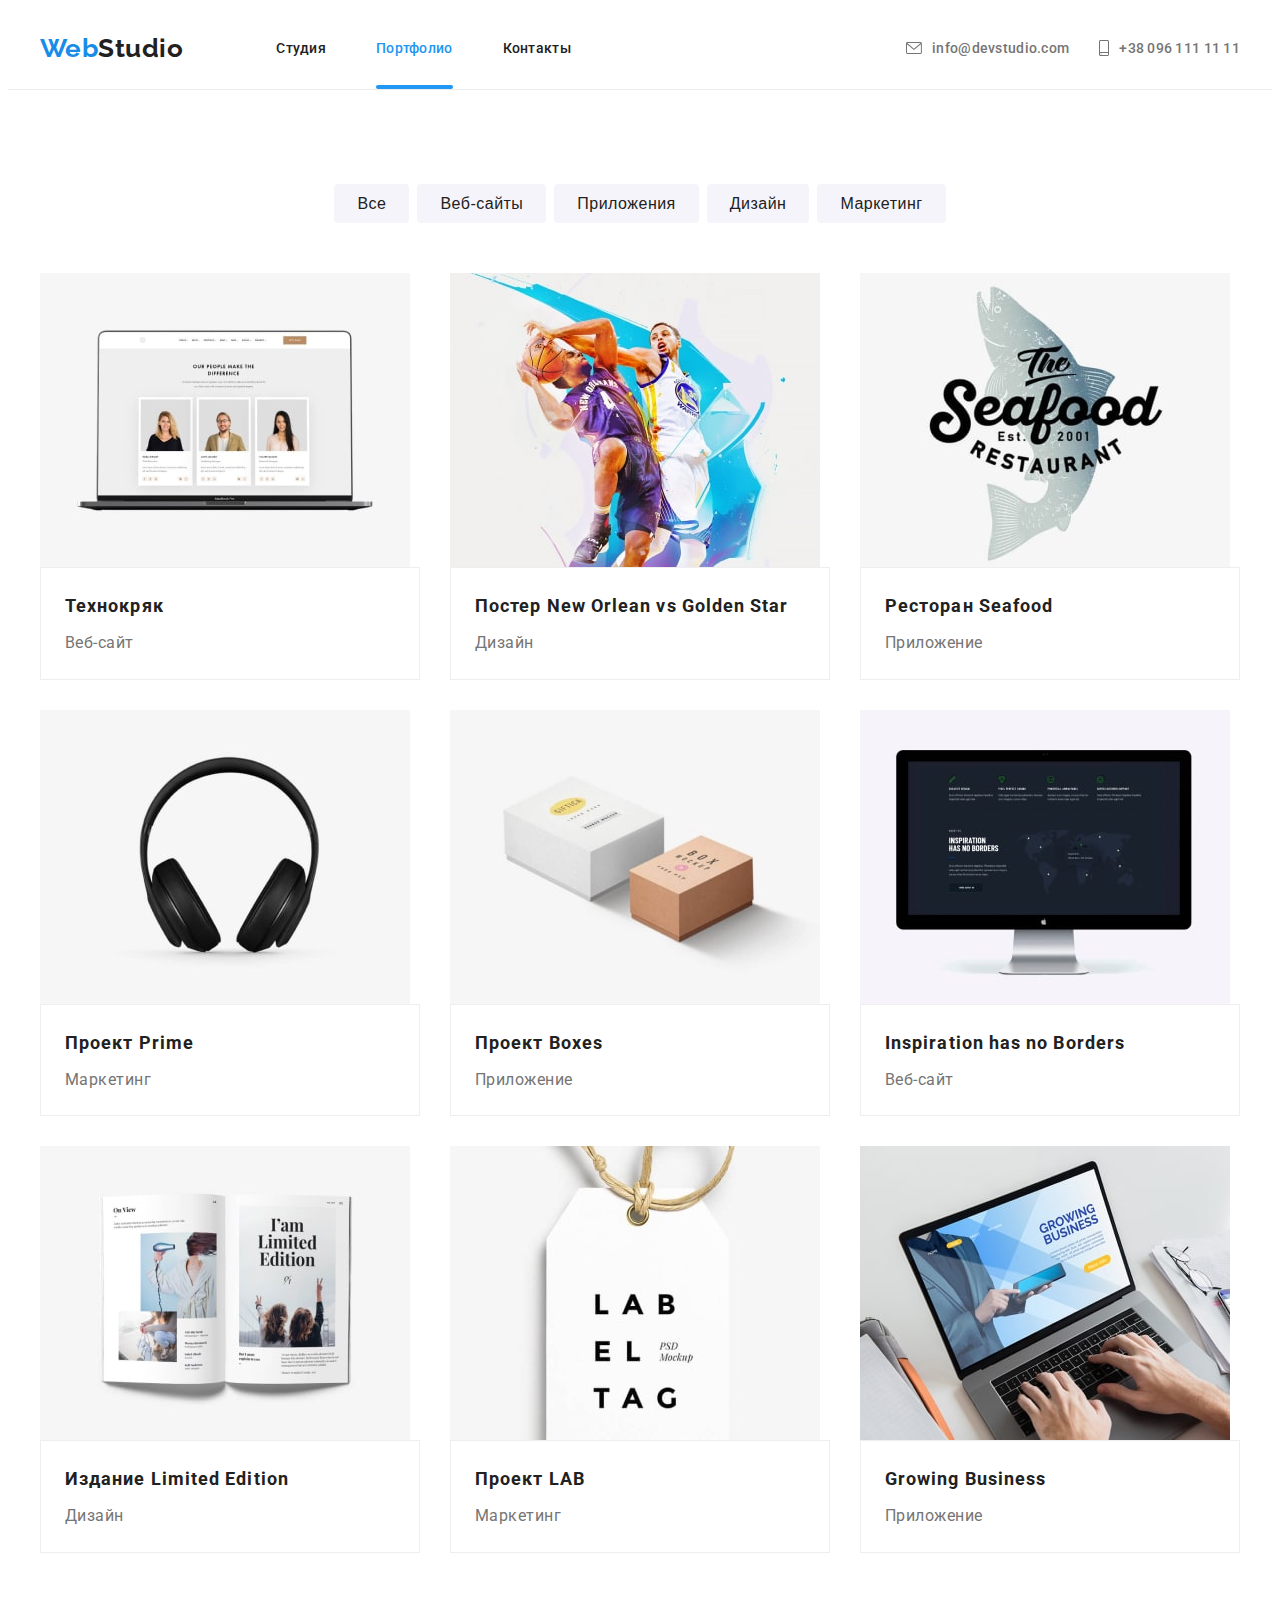
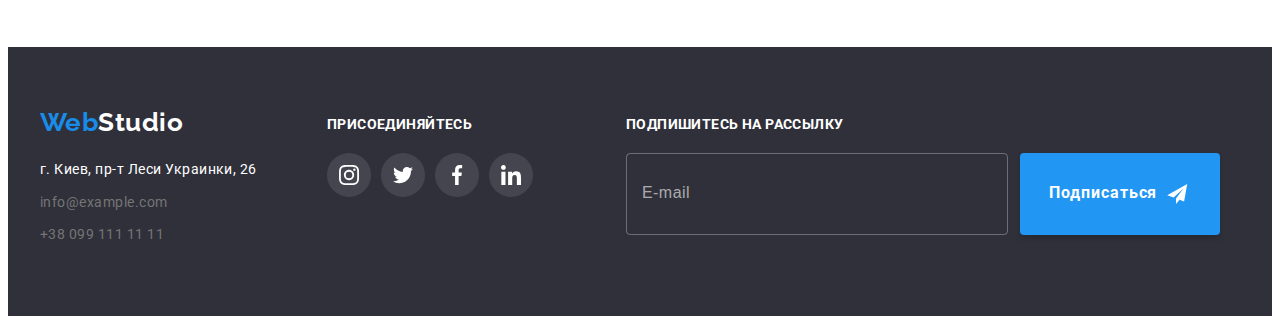
==== commit cc2f255e: "form2" ====
--- a/portfolio.html
+++ b/portfolio.html
@@ -163,19 +163,68 @@
     <!--Подвал сайта-->
     <footer class="footer">
         <div class="footer-container container">
-            <a href="./index.html" lang="en" class="logo-footer">
-                <span class="logoweb">Web</span>Studio
-            </a>
-
-            <ul class="contacts list">
-                <li>
-                    <a href="https://goo.gl/maps/ciaK2E81q5bPkBA17" target="_blank" rel="noopener noreferrer"
-                        class="address">г. Киев, пр-т
-                        Леси Украинки, 26</a>
-                </li>
-                <li><a href="mailto:info@example.com" class="contact">info@example.com</a></li>
-                <li><a href="tel:+380991111111" class="contact">+38 099 111 11 11</a></li>
-            </ul>
+            <div class="contact-item">
+                <a href="./index.html" lang="en" class="logo-footer">
+                    <span class="logoweb">Web</span>Studio
+                </a>
+                <ul class="contacts list">
+                    <li>
+                        <a href="https://goo.gl/maps/ciaK2E81q5bPkBA17" target="_blank" rel="noopener noreferrer"
+                            class="address">г. Киев, пр-т
+                            Леси Украинки, 26</a>
+                    </li>
+                    <li><a href="mailto:info@example.com" class="contact">info@example.com</a></li>
+                    <li><a href="tel:+380991111111" class="contact">+38 099 111 11 11</a></li>
+                </ul>
+            </div>
+            <div class="social-block">
+                <h2 class="social-title">присоединяйтесь</h2>
+                <ul class="social-team-list list">
+                    <li class="social-team-list-item">
+                        <a href="" class="social-team-link link list-dark" aria-label="instagram">
+                            <svg class="social-list-icon icon-dark" widht="20" height="20">
+                                <use href="./image/symbol-defs.svg#icon-instagram"></use>
+                            </svg>
+                        </a>
+                    </li>
+                    <li class="social-team-list-item">
+                        <a href="" class="social-team-link link list-dark" aria-label="twitter">
+                            <svg class="social-list-icon icon-dark" widht="20" height="20">
+                                <use href="./image/symbol-defs.svg#icon-twitter"></use>
+                            </svg>
+                        </a>
+                    </li>
+                    <li class="social-team-list-item">
+                        <a href="" class="social-team-link link list-dark" aria-label="facebook">
+                            <svg class="social-list-icon icon-dark" widht="20" height="20">
+                                <use href="./image/symbol-defs.svg#icon-facebook"></use>
+                            </svg>
+                        </a>
+                    </li>
+                    <li class="social-team-list-item">
+                        <a href="" class="social-team-link link list-dark" aria-label="linkedin">
+                            <svg class="social-list-icon icon-dark" widht="20" height="20">
+                                <use href="./image/symbol-defs.svg#icon-linkedin"></use>
+                            </svg>
+                        </a>
+                    </li>
+                </ul>
+            </div>
+            <div class="subscribe-block">
+                <h2 class="subscribe-title">Подпишитесь на рассылку</h2>
+                <form class="subscribe-form">
+                    <input type="email" class="subscribe-form-input" name="use_email" required id="use_email"
+                        placeholder="E-mail">
+                    <button type="submit" class="mainbt subscribe-bt">
+                        <span>Подписаться</span>
+                        <svg class="subscribe-icon" widht="20" height="20">
+                            <use href="./image/symbol-defs.svg#icon-telegram"></use>
+                        </svg>
+                    </button>
+                </form>
+            </div>
         </div>
     </footer>
-</body>+</body>
+
+</html>--- a/css/styles.css
+++ b/css/styles.css
@@ -491,6 +491,7 @@
   padding: 10px 32px;
   cursor: pointer;
   border-radius: 4px;
+  border: 1px solid transparent;
   font-family: inherit;
   font-weight: 700;
   font-size: 16px;
@@ -498,6 +499,7 @@
   letter-spacing: 0.06em;
   background-color: var(--accent-color);
   color: var(--main-title-color);
+  box-shadow: 0px 4px 4px rgba(0, 0, 0, 0.15);
 
   transition: background-color 250ms cubic-bezier(0.4, 0, 0.2, 1);
 }
@@ -646,7 +648,7 @@
   left: 0;
   top: 0;
 
-  padding: 63px 24px;
+  padding: 62px 24px;
   width: 100%;
   height: 100%;
 
@@ -711,6 +713,57 @@
   text-decoration: none;
 }
 
+.subscribe-block {
+  margin-left: 93px;
+}
+
+.subscribe-title {
+  margin-top: 10px;
+  margin-bottom: 20px;
+  font-weight: 700;
+  font-size: 14px;
+  line-height: 1.14;
+  letter-spacing: 0.03em;
+  text-transform: uppercase;
+
+  color: #FFFFFF;
+}
+
+.subscribe-form-input {
+  padding: 15px;
+  width: 350px;
+  height: 50px;
+
+  border: 1px solid rgba(255, 255, 255, 0.3);
+  border-radius: 4px;
+  background-color: transparent;
+}
+
+.subscribe-block input::placeholder {
+  font-weight: 400;
+  font-size: 16px;
+  line-height: 1.25;
+  letter-spacing: 0.03em;
+
+  color: rgba(255, 255, 255, 0.6);
+}
+
+.subscribe-form{
+  display: flex;
+}
+
+.subscribe-form .mainbt {
+  padding: 10px 28px;
+  margin-left: 12px;
+  display: flex;
+  align-items: center;
+  width: 200px;
+}
+
+.subscribe-icon{
+  margin-left: 7px;
+  fill: var(--main-title-color);
+}
 
 /* ====== Модальное окно======== */
 
@@ -754,4 +807,112 @@
   background-color: transparent;
   padding: 0;
   cursor: pointer;
+}
+
+/* ======Форма========= */
+
+.form {
+  padding: 40px;
+}
+
+
+.title-form {
+  font-weight: 700;
+  font-size: 20px;
+  line-height: 1.15;
+  text-align: center;
+  letter-spacing: 0.03em;
+  margin-bottom: 12px;
+  color: var(--title-text-color);
+}
+
+/* .contact-form-input {
+  padding: 12px;
+} */
+
+.contact-form-label {
+  font-weight: 400;
+  font-size: 12px;
+  line-height: 1.16;
+  letter-spacing: 0.01em;
+  margin-bottom: 4px;
+  cursor: pointer;
+
+  color: var(--primary-text-color);
+}
+
+.contact-form-message{
+  width: 100%;
+  height: 120px;
+  resize: none;
+  padding: 12px 16px;
+
+  border: 1px solid rgba(33, 33, 33, 0.2);
+  border-radius: 4px;
+}
+
+.contact-form-input {
+  padding: 12px 42px;
+  width: 100%;
+  height: 40px;
+
+  border: 1px solid rgba(33, 33, 33, 0.2);
+  border-radius: 4px;
+  transition: border-color 250ms cubic-bezier(0.4, 0, 0.2, 1)
+}
+
+/* .contact-form-input:hover, */
+.contact-form-input:focus {
+  border-color: var(--accent-color);
+}
+
+.form-field {
+  position: relative;
+  display: flex;
+  flex-direction: column;
+  margin-bottom: 10px;
+}
+
+.form-field textarea::placeholder {
+  font-weight: 400;
+  font-size: 14px;
+  line-height: 1.14;
+  letter-spacing: 0.01em;
+
+  color: rgba(117, 117, 117, 0.5);
+}
+
+.form-check {
+  display: flex;
+  justify-content: center;
+  margin-top: 20px;
+}
+
+.form-check label {
+  font-size: 14px;
+  line-height: 1.7;
+  margin-left: 7px;
+
+  letter-spacing: 0.03em;
+}
+
+.form-btn {
+  margin-top: 30px;
+  text-align: center;
+}
+
+.contact-icon {
+  position: absolute;
+  top: 50%;
+  left: 12px;
+
+  display: inline-block;
+  padding-right: 12px;
+  fill: var(--title-text-color);
+  transition: fill 250ms cubic-bezier(0.4, 0, 0.2, 1)
+}
+
+.contact-form-input:hover ~ .contact-icon,
+.contact-form-input:focus ~ .contact-icon {
+  fill: var(--accent-color);
 }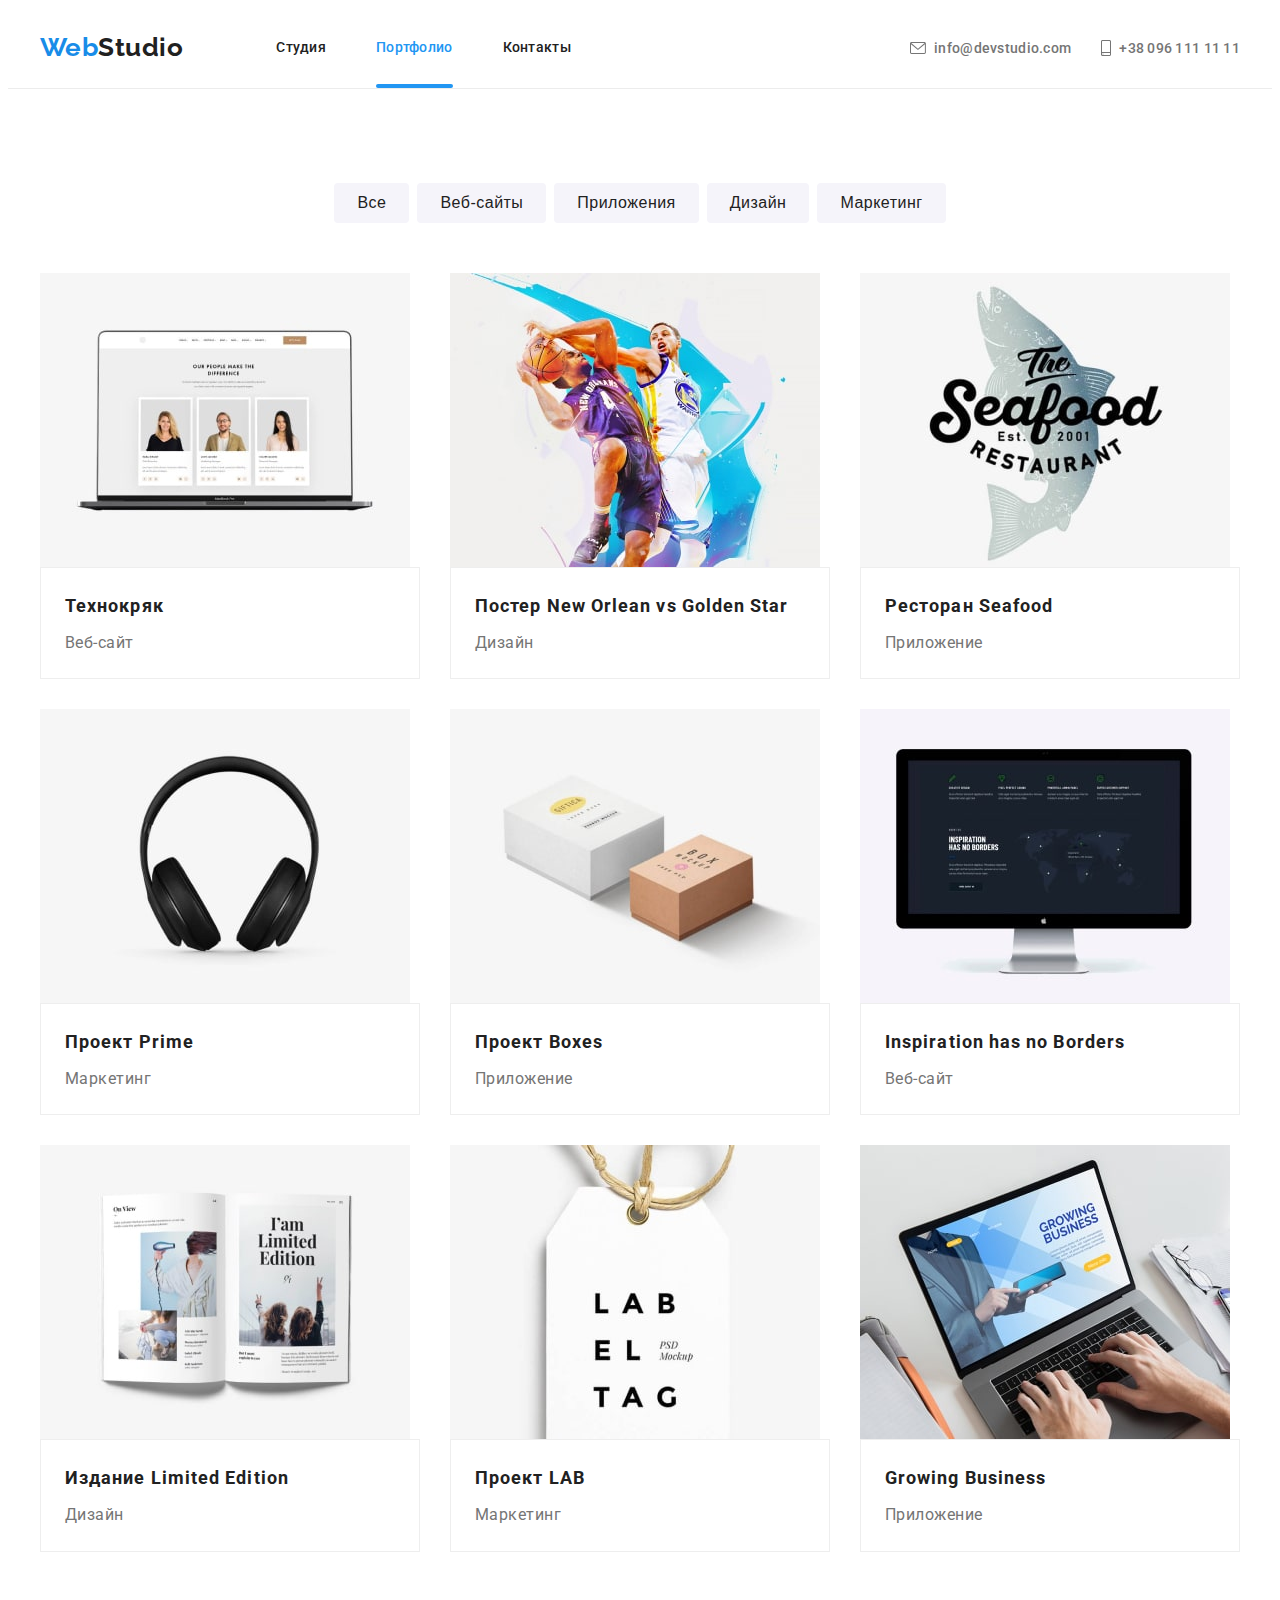
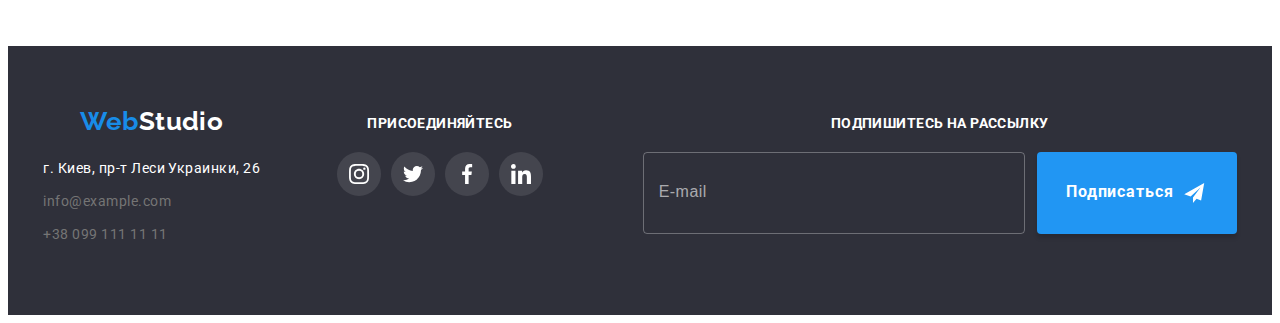
==== commit 4481b655: "portfolio" ====
--- a/portfolio.html
+++ b/portfolio.html
@@ -11,7 +11,7 @@
     <link rel="stylesheet" href="https://cdnjs.cloudflare.com/ajax/libs/modern-normalize/1.1.0/modern-normalize.min.css"
         integrity="sha512-wpPYUAdjBVSE4KJnH1VR1HeZfpl1ub8YT/NKx4PuQ5NmX2tKuGu6U/JRp5y+Y8XG2tV+wKQpNHVUX03MfMFn9Q=="
         crossorigin="anonymous" referrerpolicy="no-referrer" />
-    <link rel="stylesheet" href="./css/styles.css">
+    <link rel="stylesheet" href="./css/main.css">
 </head>
 
 <body>
@@ -48,6 +48,62 @@
                         </a>
                     </li>
                 </ul>
+            </div>
+            <button type="button" class="mobile-menu-btn" data-menu-open>
+                <svg class="mobile-menu-btn__icon" width="40" height="40" aria-label="Переключатель мобильного меню">
+                    <use href="./image/symbol-defs.svg#burger-menu-icon"></use>
+                </svg>
+            </button>
+        </div>
+
+        <div class="mobile-menu" data-menu>
+            <div class="container mobile-menu__container">
+                <button type="button" class="mobile-menu__close-btn" data-menu-close>
+                    <svg class="mobile-menu__close-icon" width="40" height="40">
+                        <use href="./image/symbol-defs.svg#icon-close-mob"></use>
+                    </svg>
+                </button>
+                <div class="mobile-menu-nav">
+                    <ul class="mobile-nav list">
+                        <li class="mobile-nav__item"><a href="./index.html" class="link">Студия</a></li>
+                        <li class="mobile-nav__item"><a href="" class="link current">Портфолио</a></li>
+                        <li class="mobile-nav__item"><a href="" class="link">Контакты</a></li>
+                    </ul>
+                    <ul class="mobile-contact list">
+                        <li class="mobile-contact__item">
+                            <a class="mob-contacts link" href="tel:+380961111111">
+                                +38 096 111 11 11
+                            </a>
+                        </li>
+                        <li class="mobile-contact__item">
+                            <a class="link" href="mailto:info@devstudio.com">
+                                info@devstudio.com
+                            </a>
+                        </li>
+                    </ul>
+                    <ul class="social-mobile__list list">
+                        <li class="social-mobile__list-item">
+                            <a href="" class="social-mobile__list-link link" aria-label="instagram">
+                                Instagram
+                            </a>
+                        </li>
+                        <li class="social-mobile__list-item">
+                            <a href="" class="social-mobile__list-link link" aria-label="twitter">
+                                Twitter
+                            </a>
+                        </li>
+                        <li class="social-mobile__list-item">
+                            <a href="" class="social-mobile__list-link link" aria-label="facebook">
+                                Facebook
+                            </a>
+                        </li>
+                        <li class="social-mobile__list-item">
+                            <a href="" class="social-mobile__list-link link" aria-label="linkedin">
+                                Linkedin
+                            </a>
+                        </li>
+                    </ul>
+                </div>
             </div>
         </div>
     </header>
@@ -210,13 +266,13 @@
                     </li>
                 </ul>
             </div>
+
             <div class="subscribe-block">
                 <h2 class="subscribe-title">Подпишитесь на рассылку</h2>
                 <form class="subscribe-form">
                     <input type="email" class="subscribe-form-input" name="use_email" required id="use_email"
                         placeholder="E-mail">
-                    <button type="submit" class="mainbt subscribe-bt">
-                        <span>Подписаться</span>
+                    <button type="submit" class="mainbt subscribe-bt">Подписаться
                         <svg class="subscribe-icon" widht="20" height="20">
                             <use href="./image/symbol-defs.svg#icon-telegram"></use>
                         </svg>
@@ -225,6 +281,8 @@
             </div>
         </div>
     </footer>
+
+    <script src="./js/menu.js"></script>
 </body>
 
 </html>--- a/css/main.css
+++ b/css/main.css
@@ -0,0 +1,1221 @@
+:root {
+  --primary-text-color: #757575;
+  --title-text-color: #212121;
+  --accent-color: #2196f3;
+  --main-title-color: #ffffff;
+  --header-footer-color: #2f303a;
+  --secondary-bg-color: #F5F4FA;
+  --footer-text-color: color: rgba(255, 255, 255, 0.6);
+  --secondary-bg-button-color: #188ce8;
+}
+
+.visually-hidden {
+  position: absolute;
+  width: 1px;
+  height: 1px;
+  margin: -1px;
+  border: 0;
+  padding: 0;
+  clip: rect(0 0 0 0);
+  overflow: hidden;
+}
+
+.modal-close-btn, .social-team-link, .site-nav, .feature-block, .clients-link, .filter-list {
+  display: flex;
+  justify-content: center;
+  align-items: center;
+}
+
+body {
+  background-color: white;
+  color: var(--primary-text-color);
+  font-family: Roboto, sans-serif;
+  letter-spacing: 0.03em;
+}
+
+h1,
+h2,
+h3,
+h4,
+h5,
+h6,
+p {
+  margin-top: 0;
+  margin-bottom: 0;
+}
+
+ul,
+li,
+ol {
+  margin-top: 0;
+  margin-bottom: 0;
+  padding-left: 0;
+}
+
+img {
+  display: block;
+  max-width: 100%;
+  height: auto;
+}
+
+address {
+  font-style: normal;
+}
+
+.list {
+  list-style: none;
+}
+
+.link {
+  text-decoration: none;
+}
+
+@media screen and (max-width: 767px) {
+  .section {
+    padding-top: 60px;
+    padding-bottom: 60px;
+  }
+}
+
+@media screen and (min-width: 768px) {
+  .section {
+    padding-top: 60px;
+    padding-bottom: 60px;
+  }
+}
+
+@media screen and (min-width: 1200px) {
+  .section {
+    padding-top: 94px;
+    padding-bottom: 94px;
+  }
+}
+
+.container {
+  padding-left: 15px;
+  padding-right: 15px;
+  margin-left: auto;
+  margin-right: auto;
+}
+
+@media screen and (min-width: 480px) {
+  .container {
+    width: 480px;
+  }
+}
+
+@media screen and (min-width: 768px) {
+  .container {
+    width: 768px;
+  }
+}
+
+@media screen and (min-width: 1200px) {
+  .container {
+    width: 1200px;
+  }
+}
+
+.logo {
+  color: var(--title-text-color);
+  font-family: Raleway, sans-serif;
+  font-weight: bold;
+  font-size: 26px;
+  line-height: 1.2;
+  text-decoration: none;
+}
+
+.logoweb {
+  color: var(--secondary-bg-button-color);
+}
+
+.mainbt {
+  display: inline-block;
+  min-width: 200px;
+  padding: 10px 32px;
+  cursor: pointer;
+  border-radius: 4px;
+  border: 1px solid transparent;
+  font-family: inherit;
+  font-weight: 700;
+  font-size: 16px;
+  line-height: 1.8;
+  letter-spacing: 0.06em;
+  background-color: var(--accent-color);
+  color: var(--main-title-color);
+  box-shadow: 0px 4px 4px rgba(0, 0, 0, 0.15);
+  transition: background-color 250ms cubic-bezier(0.4, 0, 0.2, 1);
+}
+
+.mainbt:hover, .mainbt:focus {
+  background-color: var(--secondary-bg-button-color);
+}
+
+.section-title {
+  color: var(--title-text-color);
+  font-weight: 700;
+  font-size: 36px;
+  line-height: 1.2;
+  text-align: center;
+}
+
+.backdrop {
+  position: fixed;
+  top: 0;
+  left: 0;
+  width: 100%;
+  height: 100%;
+  background-color: rgba(0, 0, 0, 0.2);
+  transition: opacity 250ms cubic-bezier(0.4, 0, 0.2, 1), visibility 250ms cubic-bezier(0.4, 0, 0.2, 1);
+}
+
+.backdrop.is-hidden {
+  opacity: 0;
+  visibility: hidden;
+  pointer-events: none;
+}
+
+.modal {
+  position: absolute;
+  top: 50%;
+  left: 50%;
+  transform: translate(-50%, -50%);
+  width: 528px;
+  height: 580px;
+  background-color: white;
+}
+
+@media screen and (max-width: 1199px) {
+  .modal {
+    width: 450px;
+    height: 609px;
+  }
+}
+
+.modal-close-btn {
+  position: absolute;
+  top: 8px;
+  right: 8px;
+  width: 30px;
+  height: 30px;
+  border-radius: 50%;
+  border: 1px solid rgba(0, 0, 0, 0.1);
+  background-color: transparent;
+  padding: 0;
+  cursor: pointer;
+}
+
+.form {
+  padding: 40px;
+}
+
+.title-form {
+  font-weight: 700;
+  font-size: 20px;
+  line-height: 1.15;
+  text-align: center;
+  letter-spacing: 0.03em;
+  margin-bottom: 12px;
+  color: var(--title-text-color);
+}
+
+.contact-form-label {
+  display: flex;
+  align-items: center;
+  font-weight: 400;
+  font-size: 12px;
+  line-height: 1.16;
+  letter-spacing: 0.01em;
+  margin-bottom: 4px;
+  cursor: pointer;
+  color: var(--primary-text-color);
+}
+
+.conditions::before {
+  display: inline-block;
+  content: "";
+  width: 16px;
+  height: 15px;
+  border: 2px solid var(--title-text-color);
+  cursor: pointer;
+  border-radius: 20%;
+  margin-right: 7px;
+}
+
+.contact-form-checkbox:hover + .conditions::before,
+.contact-form-checkbox:focus + .conditions::before {
+  outline: 1px solid var(--accent-color);
+  border-radius: 20%;
+}
+
+.contact-form-checkbox:checked + .conditions::before {
+  background-image: url(../image/check.svg);
+  background-color: var(--accent-color);
+  background-size: contain;
+  background-origin: border-box;
+  border-color: var(--accent-color);
+}
+
+.contact-form-message {
+  width: 100%;
+  height: 120px;
+  resize: none;
+  padding: 12px 16px;
+  border: 1px solid rgba(33, 33, 33, 0.2);
+  border-radius: 4px;
+  transition: border-color 250ms cubic-bezier(0.4, 0, 0.2, 1);
+}
+
+.contact-form-message:hover, .contact-form-message:focus {
+  outline: none;
+  border-color: var(--accent-color);
+}
+
+.contact-form-input {
+  padding: 12px 42px;
+  width: 100%;
+  height: 40px;
+  border: 1px solid rgba(33, 33, 33, 0.2);
+  border-radius: 4px;
+  transition: border-color 250ms cubic-bezier(0.4, 0, 0.2, 1);
+}
+
+.contact-form-input:hover, .contact-form-input:focus {
+  outline: none;
+  border-color: var(--accent-color);
+}
+
+.form-field {
+  position: relative;
+  display: flex;
+  flex-direction: column;
+  margin-bottom: 10px;
+}
+
+.form-field textarea::placeholder {
+  font-weight: 400;
+  font-size: 14px;
+  line-height: 1.14;
+  letter-spacing: 0.01em;
+  color: rgba(117, 117, 117, 0.5);
+}
+
+.form-check {
+  display: flex;
+  justify-content: center;
+  margin-top: 20px;
+  text-align: center;
+}
+
+.form-check label {
+  font-size: 14px;
+  line-height: 1.7;
+  margin-left: 7px;
+  letter-spacing: 0.03em;
+}
+
+@media screen and (max-width: 1199px) {
+  .form-check label {
+    font-size: 12px;
+    line-height: 1.16;
+    margin-left: 0px;
+  }
+}
+
+.form-btn {
+  margin-top: 30px;
+  text-align: center;
+}
+
+.contact-icon {
+  position: absolute;
+  top: 50%;
+  left: 12px;
+  display: inline-block;
+  padding-right: 12px;
+  fill: var(--title-text-color);
+  transition: fill 250ms cubic-bezier(0.4, 0, 0.2, 1);
+}
+
+.contact-form-input:hover + .contact-icon,
+.contact-form-input:focus + .contact-icon {
+  fill: var(--accent-color);
+}
+
+.form-conditions {
+  color: var(--accent-color);
+}
+
+.social-team-list {
+  display: flex;
+  justify-content: space-between;
+}
+
+.social-team-link {
+  width: 44px;
+  height: 44px;
+  border-radius: 50%;
+}
+
+.social-team-link:hover, .social-team-link:focus {
+  background-color: var(--accent-color);
+}
+
+@media screen and (max-width: 767px) {
+  .mobile-menu-btn {
+    background-color: transparent;
+    border: none;
+    padding: 0;
+    line-height: 0;
+  }
+  .mobile-menu {
+    position: absolute;
+    top: 0;
+    right: 0;
+    width: 100%;
+    height: 100vh;
+    overflow: auto;
+    background-color: var(--main-title-color);
+    opacity: 0;
+    visibility: hidden;
+    pointer-events: none;
+    transition: opacity 250ms cubic-bezier(0.4, 0, 0.2, 1), visibility 250ms cubic-bezier(0.4, 0, 0.2, 1);
+  }
+  .mobile-menu.is-open {
+    opacity: 1;
+    visibility: visible;
+    pointer-events: auto;
+  }
+  .mobile-menu__close-btn {
+    position: absolute;
+    top: 16px;
+    right: 15px;
+    background-color: transparent;
+    border: none;
+    padding: 0;
+    line-height: 0;
+  }
+  .mobile-menu__container {
+    position: relative;
+    padding: 16px 0px;
+  }
+  .mobile-menu-nav {
+    padding: 48px 40px;
+  }
+  .mobile-nav .link {
+    display: block;
+    color: var(--title-text-color);
+    font-weight: 500;
+    font-size: 40px;
+    line-height: 1.18;
+    text-decoration: none;
+    letter-spacing: 0.02em;
+    transition: color 250ms cubic-bezier(0.4, 0, 0.2, 1);
+  }
+  .mobile-nav .link:hover, .mobile-nav .link:focus {
+    color: var(--accent-color);
+    fill: var(--accent-color);
+  }
+  .mobile-nav .link.current {
+    color: var(--accent-color);
+  }
+  .mobile-nav {
+    margin-bottom: 280px;
+  }
+  .mobile-nav__item:not(:last-child) {
+    margin-bottom: 32px;
+  }
+  .mobile-contact {
+    margin-bottom: 64px;
+  }
+  .mobile-contact__item:not(:last-child) {
+    margin-bottom: 32px;
+  }
+  .mobile-contact .link {
+    color: var(--primary-text-color);
+    font-weight: 500;
+    font-size: 24px;
+    line-height: 1.17;
+    text-decoration: none;
+    letter-spacing: 0.02em;
+    transition: color 250ms cubic-bezier(0.4, 0, 0.2, 1);
+  }
+  .mobile-contact .link:hover, .mobile-contact .link:focus {
+    color: var(--accent-color);
+    fill: var(--accent-color);
+  }
+  .mobile-contact .mob-contacts {
+    color: var(--accent-color);
+    font-weight: 500;
+    font-size: 34px;
+    line-height: 1.18;
+  }
+  .social-mobile__list {
+    display: flex;
+  }
+  .social-mobile__list-item:not(:last-child) {
+    margin-right: 20px;
+  }
+  .social-mobile__list-link {
+    font-weight: 500;
+    font-size: 18px;
+    line-height: 1.22;
+    letter-spacing: 0.02em;
+    color: var(--accent-color);
+  }
+}
+
+.header-container {
+  display: flex;
+  align-items: center;
+  justify-content: space-between;
+}
+
+.logo {
+  margin-right: 93px;
+}
+
+.navigation {
+  display: flex;
+  align-items: center;
+}
+
+.site-nav-item:not(:last-child) {
+  margin-right: 50px;
+}
+
+.auth-nav {
+  display: flex;
+  align-items: center;
+  /* margin-left: auto; */
+}
+
+.site-nav .link {
+  position: relative;
+  display: block;
+  padding-top: 32px;
+  padding-bottom: 32px;
+  color: var(--title-text-color);
+  font-weight: 500;
+  font-size: 14px;
+  line-height: 1.14;
+  letter-spacing: 0.02em;
+  transition: color 250ms cubic-bezier(0.4, 0, 0.2, 1);
+}
+
+.site-nav .link:hover, .site-nav .link:focus {
+  color: var(--accent-color);
+  fill: var(--accent-color);
+}
+
+.site-nav .link.current {
+  color: var(--accent-color);
+}
+
+.site-nav-item .current::after {
+  content: "";
+  position: absolute;
+  bottom: 0;
+  left: 0;
+  width: 100%;
+  height: 4px;
+  border-radius: 2px;
+  background-color: var(--accent-color);
+}
+
+.icon-contact {
+  margin-right: 8px;
+  fill: currentColor;
+}
+
+.auth-nav .link {
+  /* display: block; */
+  color: var(--primary-text-color);
+  font-weight: 500;
+  font-size: 14px;
+  line-height: 1.2;
+  text-decoration: none;
+  letter-spacing: 0.02em;
+  transition: color 250ms cubic-bezier(0.4, 0, 0.2, 1);
+}
+
+.auth-nav .link:hover, .auth-nav .link:focus {
+  color: var(--accent-color);
+  fill: var(--accent-color);
+}
+
+.border-header {
+  border-bottom: 1px solid #ececec;
+}
+
+.auth-nav-item:not(:last-child) {
+  margin-right: 30px;
+}
+
+.nav-contacts {
+  display: flex;
+  align-items: center;
+}
+
+@media screen and (max-width: 1199px) {
+  .logo {
+    margin-right: 86px;
+    font-weight: 700;
+    font-size: 24px;
+    line-height: 1.17;
+    letter-spacing: 0.03em;
+  }
+  .auth-nav {
+    display: block;
+  }
+  .auth-nav-item:not(:last-child) {
+    align-items: center;
+    margin-bottom: 10px;
+  }
+  .site-nav {
+    margin-right: 86px;
+  }
+  .auth-nav .link {
+    font-weight: 500;
+    font-size: 12px;
+    line-height: 1.17;
+  }
+}
+
+@media screen and (max-width: 767px) {
+  .header {
+    position: relative;
+    padding: 16px 0px;
+  }
+  .site-nav {
+    display: none;
+  }
+  .auth-nav {
+    display: none;
+  }
+}
+
+@media screen and (min-width: 768px) {
+  .mobile-menu-btn {
+    display: none;
+  }
+  .mobile-menu {
+    display: none;
+  }
+}
+
+.hero {
+  max-width: 480px;
+  height: 400px;
+  margin-left: auto;
+  margin-right: auto;
+  background-image: linear-gradient(to right, rgba(47, 48, 58, 0.4), rgba(47, 48, 58, 0.4)), url(../image/icon/header-mobile.img.jpg);
+  background-repeat: no-repeat;
+  background-position: center;
+  background-size: cover;
+}
+
+@media (min-device-pixel-ratio: 2), (min-resolution: 192dpi), (min-resolution: 2dppx) {
+  .hero {
+    background-image: linear-gradient(to right, rgba(47, 48, 58, 0.4), rgba(47, 48, 58, 0.4)), url(../image/icon/header-mobile.img@2x.jpg);
+  }
+}
+
+.hero-section {
+  padding: 118px 0;
+  text-align: center;
+}
+
+.hero-title {
+  padding-bottom: 30px;
+  color: var(--main-title-color);
+  font-weight: 900;
+  font-size: 26px;
+  line-height: 1.62;
+  text-align: center;
+  letter-spacing: 0.06em;
+  text-transform: uppercase;
+}
+
+@media screen and (min-width: 481px) {
+  .hero {
+    max-width: 768px;
+    background-image: linear-gradient(to right, rgba(47, 48, 58, 0.4), rgba(47, 48, 58, 0.4)), url(../image/icon/header-tablet.img.jpg);
+  }
+}
+
+@media screen and (min-width: 481px) and (min-device-pixel-ratio: 2), screen and (min-width: 481px) and (min-resolution: 192dpi), screen and (min-width: 481px) and (min-resolution: 2dppx) {
+  .hero {
+    background-image: linear-gradient(to right, rgba(47, 48, 58, 0.4), rgba(47, 48, 58, 0.4)), url(../image/icon/header-tablet.img@2x.jpg);
+  }
+}
+
+@media screen and (min-width: 769px) {
+  .hero {
+    max-width: 1600px;
+    height: 600px;
+    background-image: linear-gradient(to right, rgba(47, 48, 58, 0.4), rgba(47, 48, 58, 0.4)), url(../image/icon/header-desktop.img.jpg);
+  }
+}
+
+@media screen and (min-width: 769px) and (min-device-pixel-ratio: 2), screen and (min-width: 769px) and (min-resolution: 192dpi), screen and (min-width: 769px) and (min-resolution: 2dppx) {
+  .hero {
+    background-image: linear-gradient(to right, rgba(47, 48, 58, 0.4), rgba(47, 48, 58, 0.4)), url(../image/icon/header-desktop.img@2x.jpg);
+  }
+}
+
+@media screen and (min-width: 769px) {
+  .hero-section {
+    padding: 200px 0;
+  }
+  .hero-title {
+    font-weight: 900;
+    font-size: 44px;
+    line-height: 1.36;
+  }
+}
+
+.feature-list-item {
+  width: 100%;
+  margin-bottom: 30px;
+}
+
+.feature-block {
+  width: 100%;
+  height: 120px;
+  background-color: var(--secondary-bg-color);
+  border-radius: 4px;
+  margin-bottom: 30px;
+}
+
+.feature-list .title {
+  color: var(--title-text-color);
+  font-weight: 700;
+  font-size: 14px;
+  line-height: 1.14;
+  text-transform: uppercase;
+  margin-bottom: 10px;
+}
+
+.feature-list .text {
+  font-weight: 400;
+  font-size: 14px;
+  line-height: 1.71;
+}
+
+@media screen and (max-width: 768px) {
+  .feature-list .title {
+    text-align: center;
+  }
+}
+
+@media screen and (min-width: 768px) {
+  .feature-list {
+    display: flex;
+    flex-wrap: wrap;
+    margin-left: -30px;
+    margin-bottom: -30px;
+  }
+  .feature-list-item {
+    flex-basis: calc((100% - 60px) / 2);
+    margin-left: 30px;
+    margin-bottom: 30px;
+  }
+}
+
+@media screen and (min-width: 1200px) {
+  .feature-list-item {
+    flex-basis: calc((100% - 120px) / 4);
+  }
+  .feature-block {
+    width: 270px;
+  }
+}
+
+.classes-section {
+  padding-bottom: 94px;
+}
+
+@media screen and (max-width: 1199px) {
+  .classes-section {
+    display: none;
+  }
+}
+
+.classes-section .title {
+  margin-bottom: 50px;
+}
+
+.classes-list {
+  display: flex;
+  flex-wrap: wrap;
+  margin-left: -30px;
+  margin-top: -30px;
+}
+
+.classes-item {
+  position: relative;
+  flex-basis: calc((100% - 90px) / 3);
+  margin-left: 30px;
+  margin-top: 30px;
+}
+
+.classes-text {
+  position: absolute;
+  width: 100%;
+  height: 70px;
+  bottom: 0;
+  left: 0;
+  background: rgba(47, 48, 58, 0.8);
+}
+
+.classes-text .description {
+  padding: 27px;
+  font-weight: 700;
+  font-size: 14px;
+  line-height: 1.17;
+  text-align: center;
+  text-transform: uppercase;
+  color: var(--main-title-color);
+}
+
+.ourteam-section {
+  background-color: var(--secondary-bg-color);
+}
+
+.team-list {
+  display: flex;
+  flex-wrap: wrap;
+}
+
+.team-img {
+  max-width: 100%;
+}
+
+.team-item {
+  margin-top: 30px;
+}
+
+.window-item {
+  padding: 24px 122px;
+  box-shadow: 0px 1px 3px rgba(0, 0, 0, 0.12), 0px 1px 1px rgba(0, 0, 0, 0.14), 0px 2px 1px rgba(0, 0, 0, 0.2);
+  border-radius: 0px 0px 4px 4px;
+  background-color: var(--main-title-color);
+}
+
+.team-item .title {
+  margin-bottom: 10px;
+  color: var(--title-text-color);
+  font-weight: 500;
+  text-align: center;
+  font-size: 16px;
+  line-height: 1.36;
+}
+
+.team-item .text {
+  margin-bottom: 16px;
+  font-weight: 400;
+  font-size: 16px;
+  line-height: 1.2;
+  text-align: center;
+}
+
+.social-list-icon {
+  fill: #afb1b8;
+}
+
+.social-team-link:hover .social-list-icon,
+.social-team-link:focus .social-list-icon {
+  fill: var(--main-title-color);
+}
+
+@media screen and (min-width: 768px) {
+  .section-title {
+    margin-bottom: 30px;
+  }
+  .window-item {
+    padding: 24px 74px;
+  }
+  .team-list {
+    margin-left: -30px;
+    margin-top: -30px;
+  }
+  .team-item {
+    margin-left: 30px;
+    margin-top: 30px;
+    flex-basis: calc((100% - 60px) / 2);
+    border-radius: 0px 0px 4px 4px;
+    box-shadow: 0px 1px 3px rgba(0, 0, 0, 0.12), 0px 1px 1px rgba(0, 0, 0, 0.14), 0px 2px 1px rgba(0, 0, 0, 0.2);
+  }
+}
+
+@media screen and (min-width: 1200px) {
+  .team-item {
+    flex-basis: calc((100% - 120px) / 4);
+  }
+  .team-item .text {
+    margin-bottom: 30px;
+  }
+  .window-item {
+    padding: 30px 32px;
+  }
+}
+
+.clients-list {
+  display: flex;
+  flex-wrap: wrap;
+  margin-right: -30px;
+  margin-top: -30px;
+}
+
+.clients-title {
+  margin-bottom: 30px;
+}
+
+.clients-list-item {
+  margin-right: 30px;
+  margin-top: 30px;
+  flex-basis: calc((100% - 60px) / 2);
+}
+
+@media screen and (min-width: 768px) {
+  .clients-list-item {
+    flex-basis: calc((100% - 90px) / 3);
+  }
+}
+
+@media screen and (min-width: 1200px) {
+  .clients-list-item {
+    flex-basis: calc((100% - 180px) / 6);
+  }
+}
+
+.clients-link {
+  height: 92px;
+  border: 1px solid #afb1b8;
+  border-radius: 4px;
+  /* filter: drop-shadow(0px 4px 4px rgba(0, 0, 0, 0.25)); */
+}
+
+.clients-link:hover, .clients-link:focus {
+  border: 1px solid var(--accent-color);
+}
+
+.clients-link:hover .icon-clients,
+.clients-link:focus .icon-clients {
+  fill: var(--accent-color);
+  filter: drop-shadow(0px 4px 4px rgba(0, 0, 0, 0.25));
+}
+
+.icon-clients {
+  fill: #afb1b8;
+}
+
+.footer {
+  padding-top: 60px;
+  padding-bottom: 60px;
+  background-color: var(--header-footer-color);
+}
+
+.footer-container {
+  display: flex;
+}
+
+@media screen and (min-width: 768px) {
+  .footer-container {
+    flex-wrap: wrap;
+    justify-content: space-around;
+    text-align: center;
+  }
+}
+
+@media screen and (max-width: 1199px) {
+  .contact-item {
+    text-align: center;
+    margin-bottom: 60px;
+  }
+  .social-block {
+    text-align: center;
+    margin-bottom: 60px;
+  }
+  .contacts .contact {
+    justify-content: center;
+  }
+}
+
+@media screen and (max-width: 767px) {
+  .footer-container {
+    flex-direction: column;
+    align-items: center;
+  }
+}
+
+.contacts {
+  margin-top: 20px;
+}
+
+.contacts .address {
+  display: flex;
+  padding-bottom: 9px;
+  color: var(--main-title-color);
+  font-size: 14px;
+  line-height: 1.7;
+  text-decoration: none;
+}
+
+.contacts .contact {
+  display: flex;
+  padding-bottom: 9px;
+  color: var(--footer-text-color);
+  font-size: 14px;
+  line-height: 1.7;
+  text-decoration: none;
+}
+
+.social-block {
+  width: 206px;
+}
+
+@media screen and (min-width: 1200px) {
+  .social-block {
+    margin-left: 70px;
+  }
+}
+
+.social-title {
+  margin-top: 10px;
+  margin-bottom: 20px;
+  font-weight: 700;
+  font-size: 14px;
+  line-height: 1.14;
+  letter-spacing: 0.03em;
+  text-transform: uppercase;
+  color: var(--main-title-color);
+}
+
+.list-dark {
+  background-color: rgba(255, 255, 255, 0.1);
+}
+
+.social-team-link:hover, .social-team-link:focus {
+  background-color: var(--accent-color);
+}
+
+.social-team-link:hover .icon-dark,
+.social-team-link:hover .icon-dark,
+.social-team-link:focus .icon-dark,
+.social-team-link:focus .icon-dark {
+  fill: var(--main-title-color);
+}
+
+.icon-dark {
+  fill: var(--main-title-color);
+}
+
+.logo-footer {
+  color: var(--main-title-color);
+  font-family: Raleway, sans-serif;
+  font-weight: bold;
+  font-size: 26px;
+  line-height: 1.2;
+  text-decoration: none;
+}
+
+@media screen and (max-width: 1199px) {
+  .logo-footer {
+    font-size: 24px;
+    line-height: 1.16;
+  }
+}
+
+@media screen and (min-width: 1200px) {
+  .subscribe-block {
+    margin-left: 93px;
+  }
+}
+
+.subscribe-block input::placeholder {
+  font-weight: 400;
+  font-size: 16px;
+  line-height: 1.25;
+  letter-spacing: 0.03em;
+  color: rgba(255, 255, 255, 0.6);
+}
+
+.subscribe-title {
+  margin-top: 10px;
+  margin-bottom: 20px;
+  font-weight: 700;
+  font-size: 14px;
+  line-height: 1.14;
+  letter-spacing: 0.03em;
+  text-transform: uppercase;
+  color: #ffffff;
+}
+
+@media screen and (max-width: 1199px) {
+  .subscribe-title {
+    text-align: center;
+  }
+}
+
+.subscribe-form-input {
+  padding: 15px;
+  width: 350px;
+  height: 50px;
+  border: 1px solid rgba(255, 255, 255, 0.3);
+  border-radius: 4px;
+  background-color: transparent;
+  color: var(--main-title-color);
+}
+
+@media screen and (max-width: 1199px) {
+  .subscribe-form-input {
+    width: 100%;
+    margin-bottom: 20px;
+  }
+}
+
+.subscribe-form-input:focus {
+  outline: none;
+}
+
+.subscribe-form {
+  display: flex;
+}
+
+@media screen and (max-width: 1199px) {
+  .subscribe-form {
+    display: flex;
+    flex-wrap: wrap;
+    justify-content: center;
+  }
+}
+
+.subscribe-form .mainbt {
+  padding: 10px 28px;
+  display: inline-flex;
+  align-items: center;
+  width: 200px;
+}
+
+@media screen and (min-width: 1200px) {
+  .subscribe-form .mainbt {
+    margin-left: 12px;
+  }
+}
+
+.subscribe-icon {
+  margin-left: 7px;
+  fill: var(--main-title-color);
+}
+
+.navigation-portfolio {
+  border-bottom: 1px solid #ececec;
+}
+
+.filter-list {
+  margin-top: 94px;
+  margin-bottom: 50px;
+}
+
+.filter-list .item:not(:last-child) {
+  margin-right: 8px;
+}
+
+.filter-item {
+  padding: 6px 22px;
+  border: 1px solid transparent;
+  border-radius: 4px;
+}
+
+.window-item-portfolio {
+  padding: 20px 24px;
+  border: 1px solid #eeeeee;
+}
+
+.window-item-portfolio .title {
+  margin-bottom: 4px;
+}
+
+.filter-list .buttons {
+  background-color: var(--secondary-bg-color);
+  color: var(--title-text-color);
+  font-weight: 500;
+  font-size: 16px;
+  line-height: 1.6;
+  letter-spacing: 0.03em;
+  transition: color 250ms cubic-bezier(0.4, 0, 0.2, 1), backgound-color 250ms cubic-bezier(0.4, 0, 0.2, 1), box-shadow 250ms cubic-bezier(0.4, 0, 0.2, 1);
+}
+
+.filter-list .buttons:hover, .filter-list .buttons:focus {
+  background-color: var(--accent-color);
+  color: var(--main-title-color);
+  box-shadow: 0px 3px 1px rgba(0, 0, 0, 0.1), 0px 1px 2px rgba(0, 0, 0, 0.08), 0px 2px 2px rgba(0, 0, 0, 0.12);
+}
+
+.works-list .title {
+  color: var(--title-text-color);
+  font-weight: 700;
+  font-size: 18px;
+  line-height: 2;
+  letter-spacing: 0.06em;
+}
+
+.works-list .text {
+  font-weight: 400;
+  font-size: 16px;
+  line-height: 1.9;
+  color: var(--primary-text-color);
+}
+
+.works-list {
+  display: flex;
+  flex-wrap: wrap;
+  margin-left: -30px;
+  margin-top: -30px;
+  margin-bottom: 94px;
+}
+
+.work-items {
+  flex-basis: calc((100% - 90px) / 3);
+  margin-left: 30px;
+  margin-top: 30px;
+  box-sizing: border-box;
+  transition: box-shadow 250ms cubic-bezier(0.4, 0, 0.2, 1);
+  /* box-sizing: border-box;
+  border-radius: 0px 4px ; */
+}
+
+.work-items:hover, .work-items:focus {
+  box-shadow: 0px 1px 1px rgba(0, 0, 0, 0.12), 0px 4px 4px rgba(0, 0, 0, 0.06), 1px 4px 6px rgba(0, 0, 0, 0.16);
+}
+
+.window-item-overlay {
+  position: relative;
+  overflow: hidden;
+}
+
+.modal-text {
+  position: absolute;
+  left: 0;
+  top: 0;
+  padding: 62px 24px;
+  width: 100%;
+  height: 100%;
+  font-weight: 400;
+  font-size: 18px;
+  line-height: 1.56;
+  letter-spacing: 0.03em;
+  background-color: rgba(33, 150, 243, 0.9);
+  color: var(--main-title-color);
+  overflow: auto;
+  transform: translateY(100%);
+  transition: transform 250ms linear;
+}
+
+.work-items-wrapper:hover .modal-text,
+.work-items-wrapper:focus .modal-text {
+  transform: translateY(0%);
+}
+/*# sourceMappingURL=main.css.map */